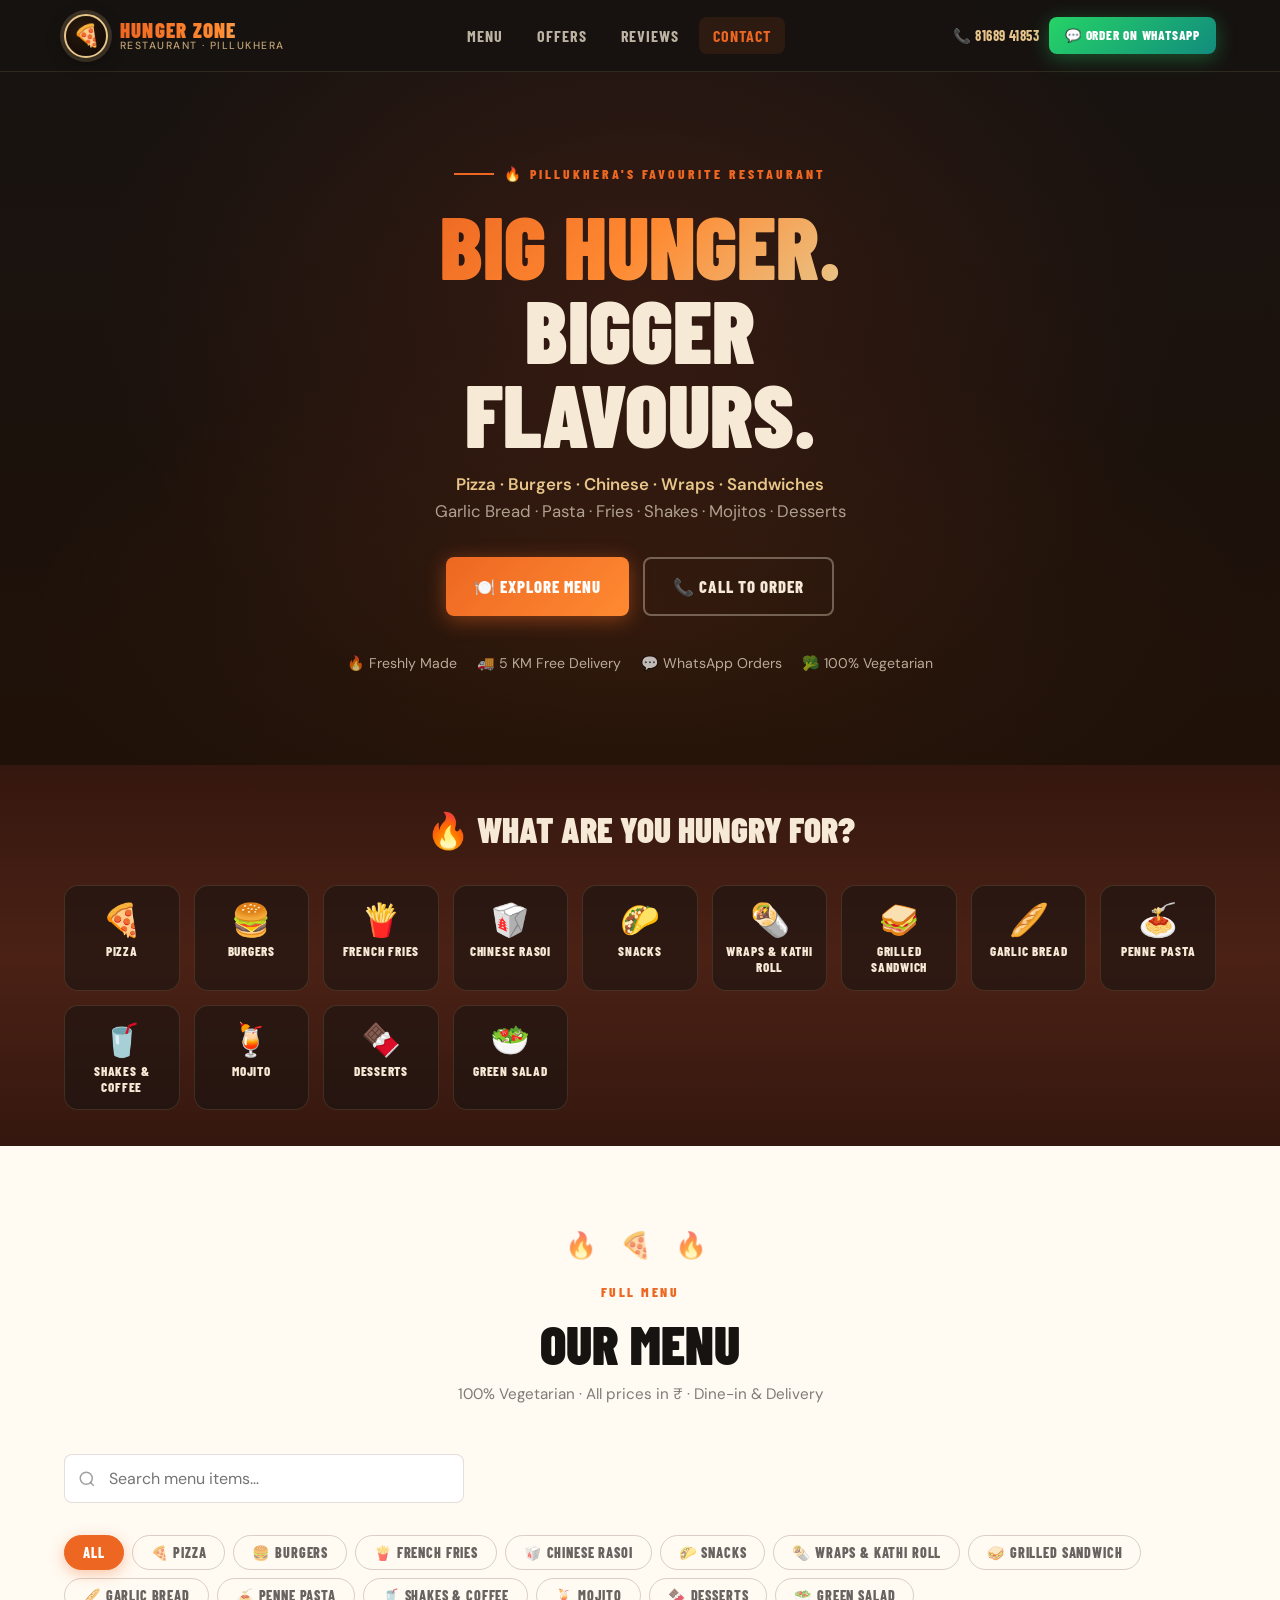
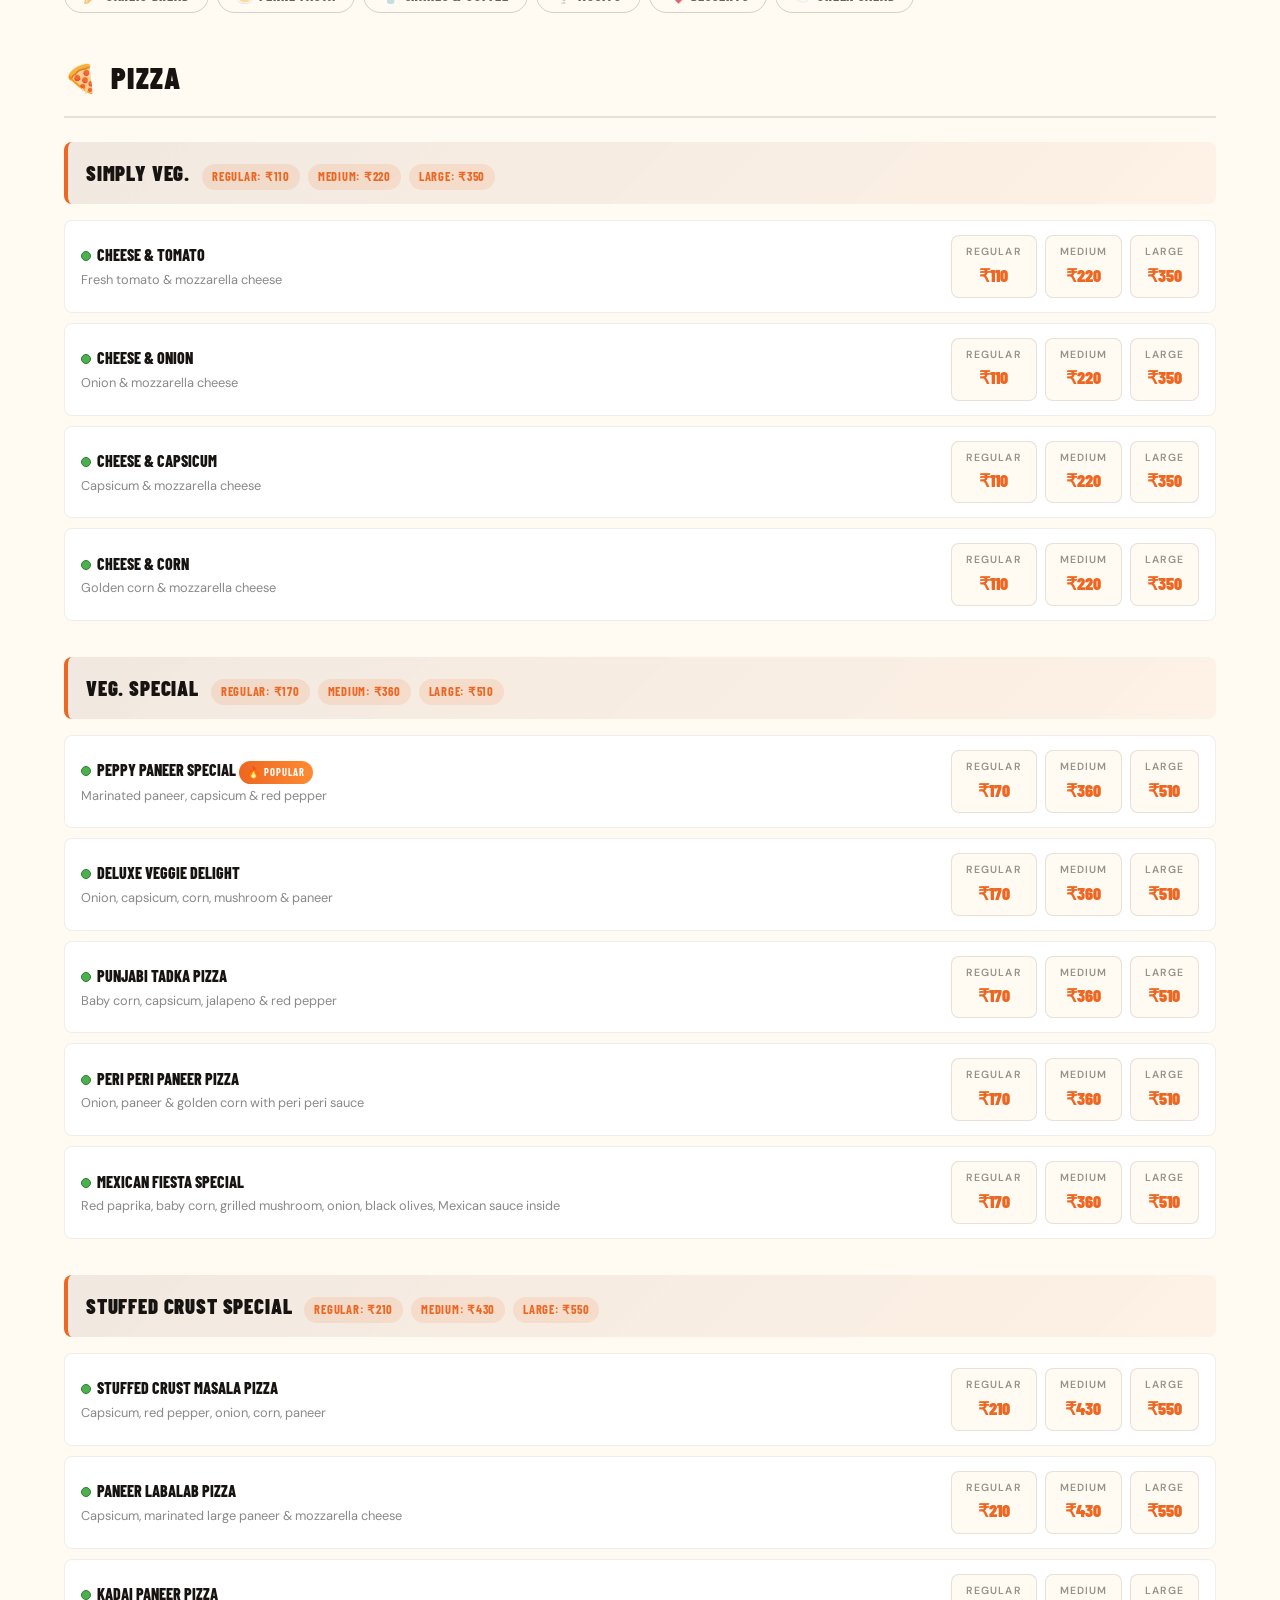
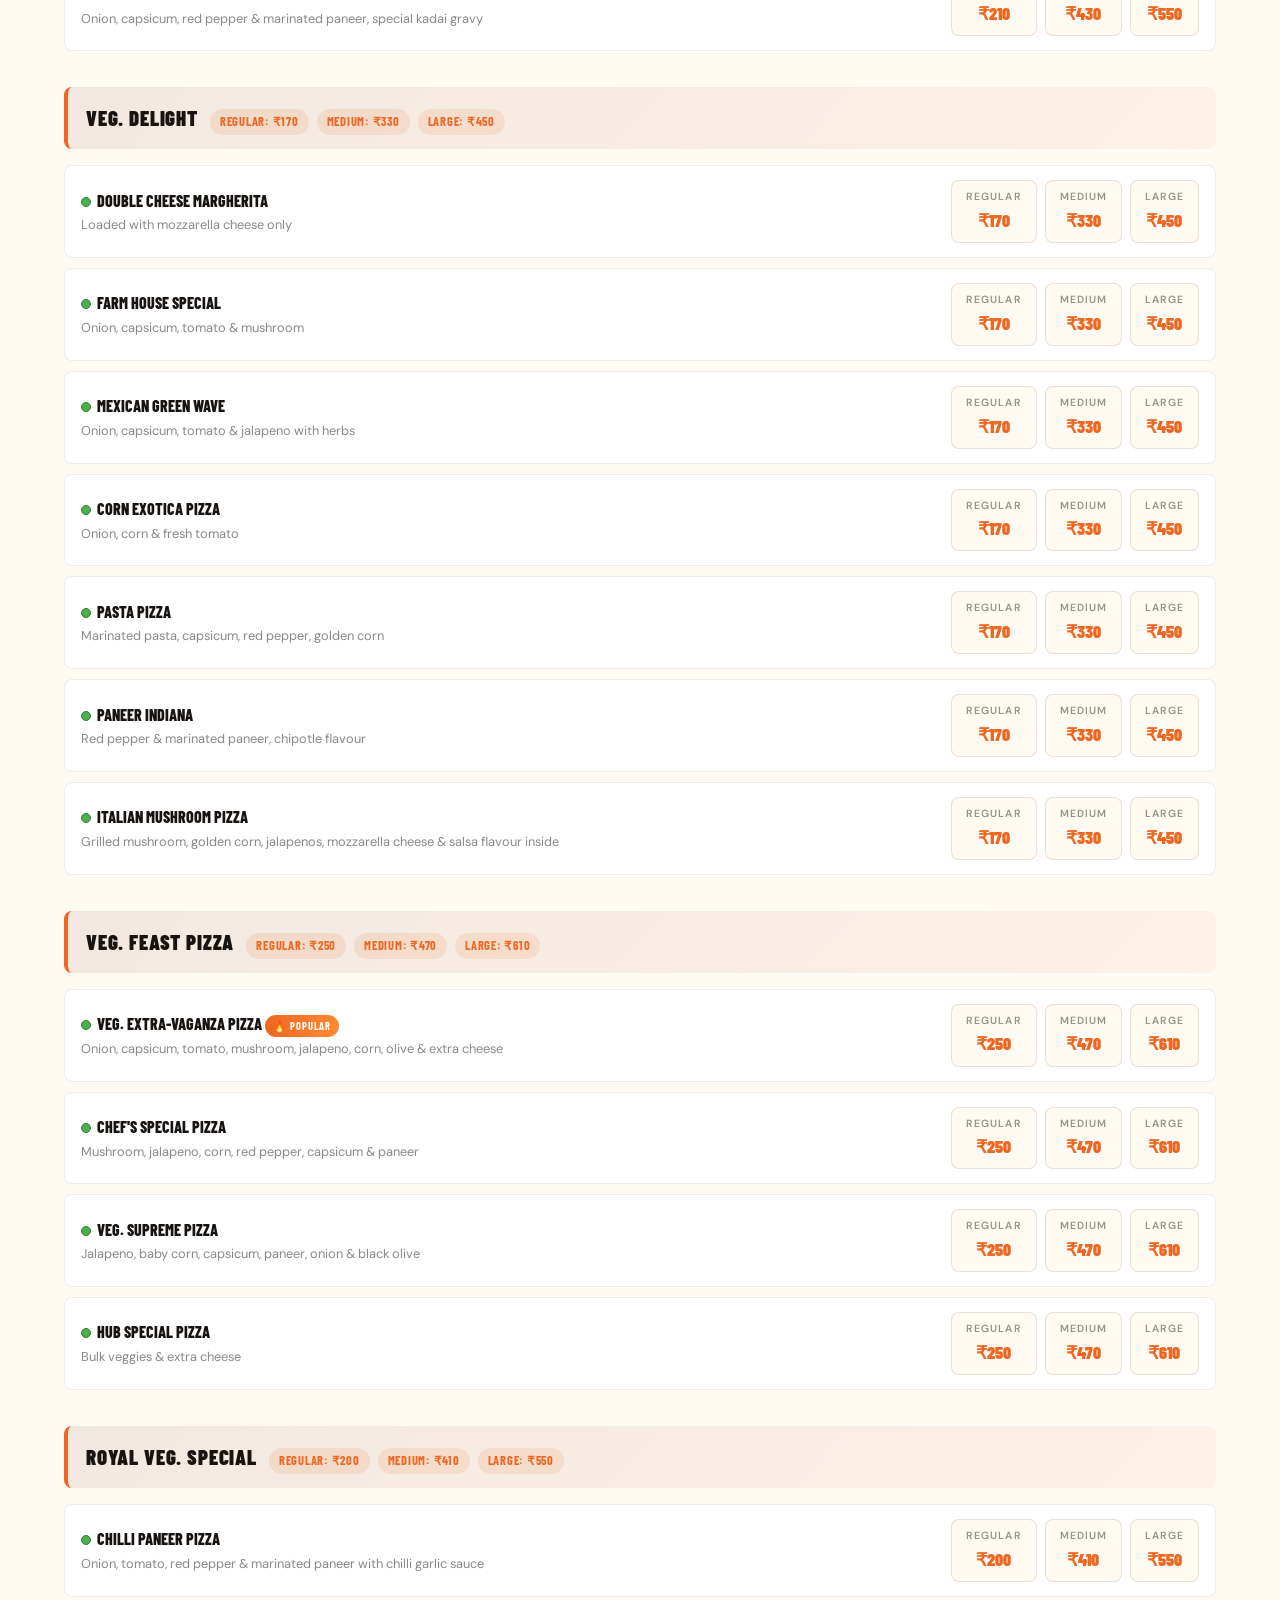
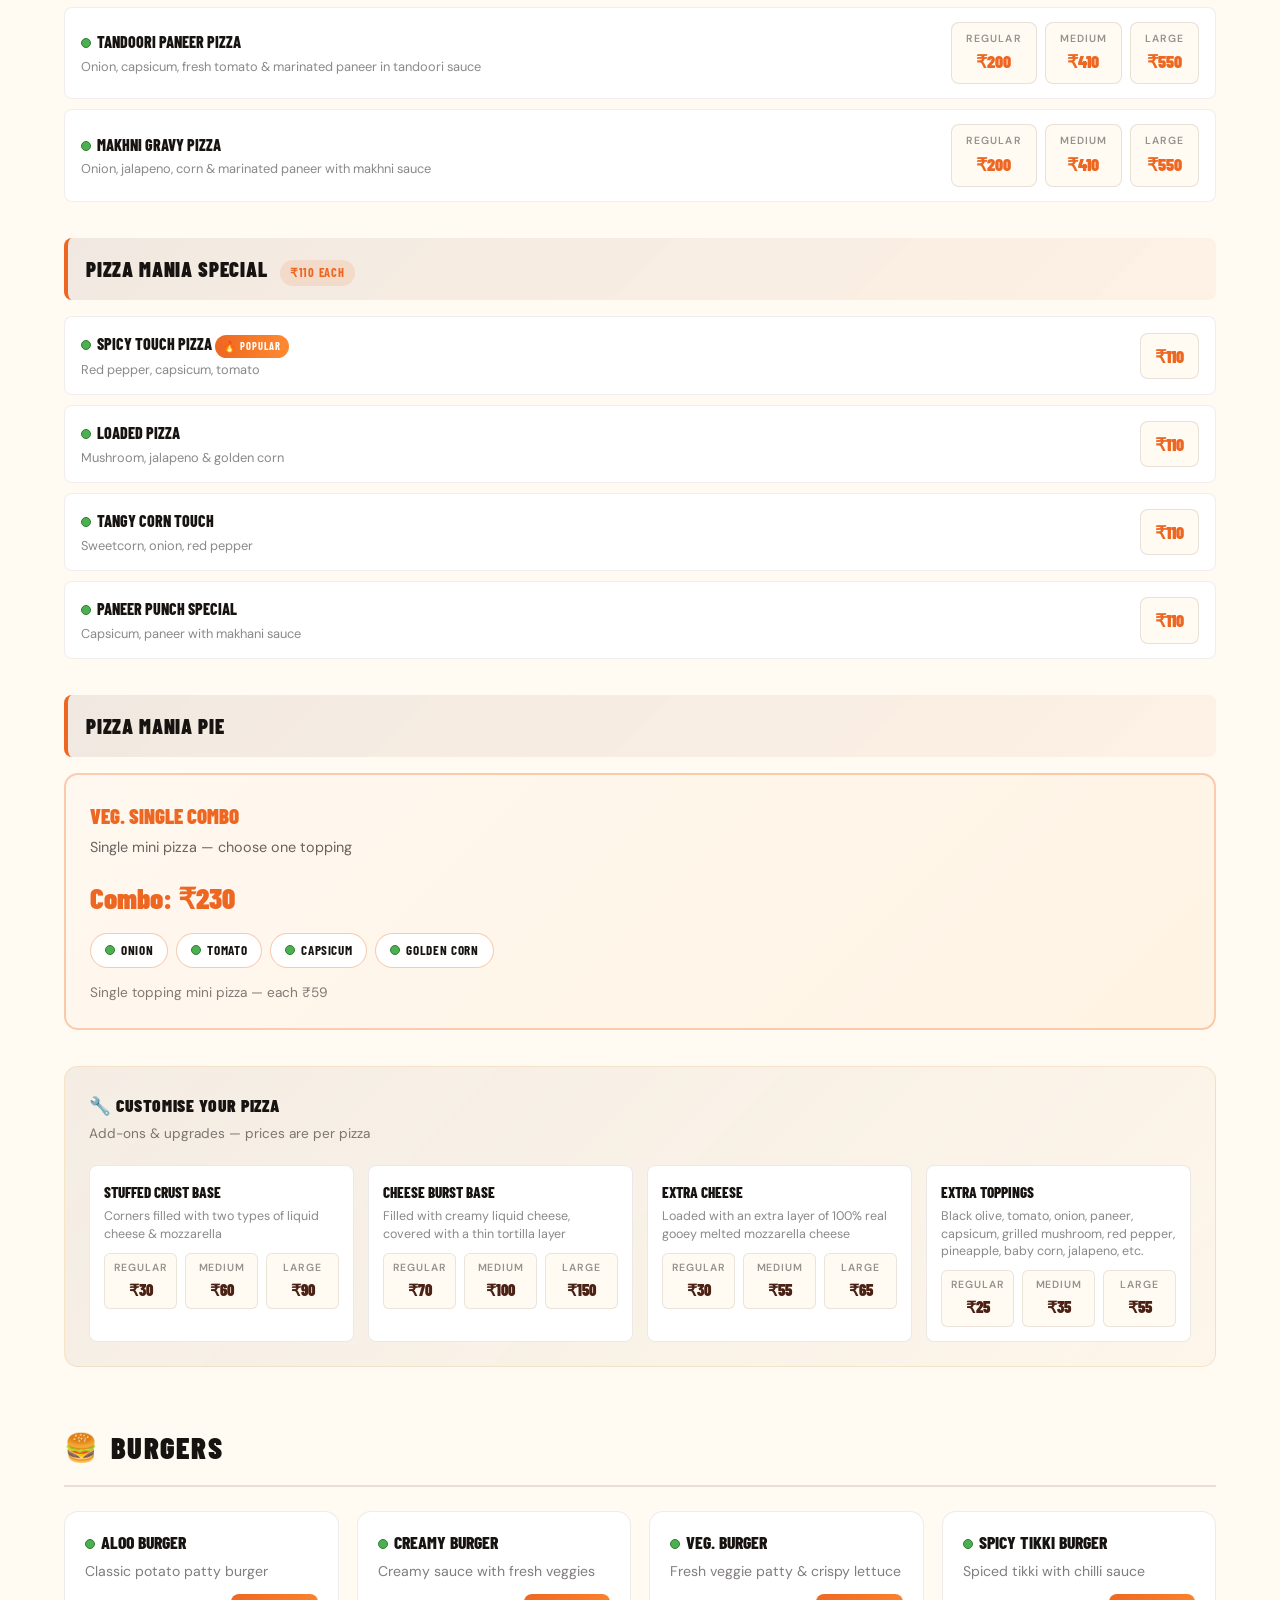
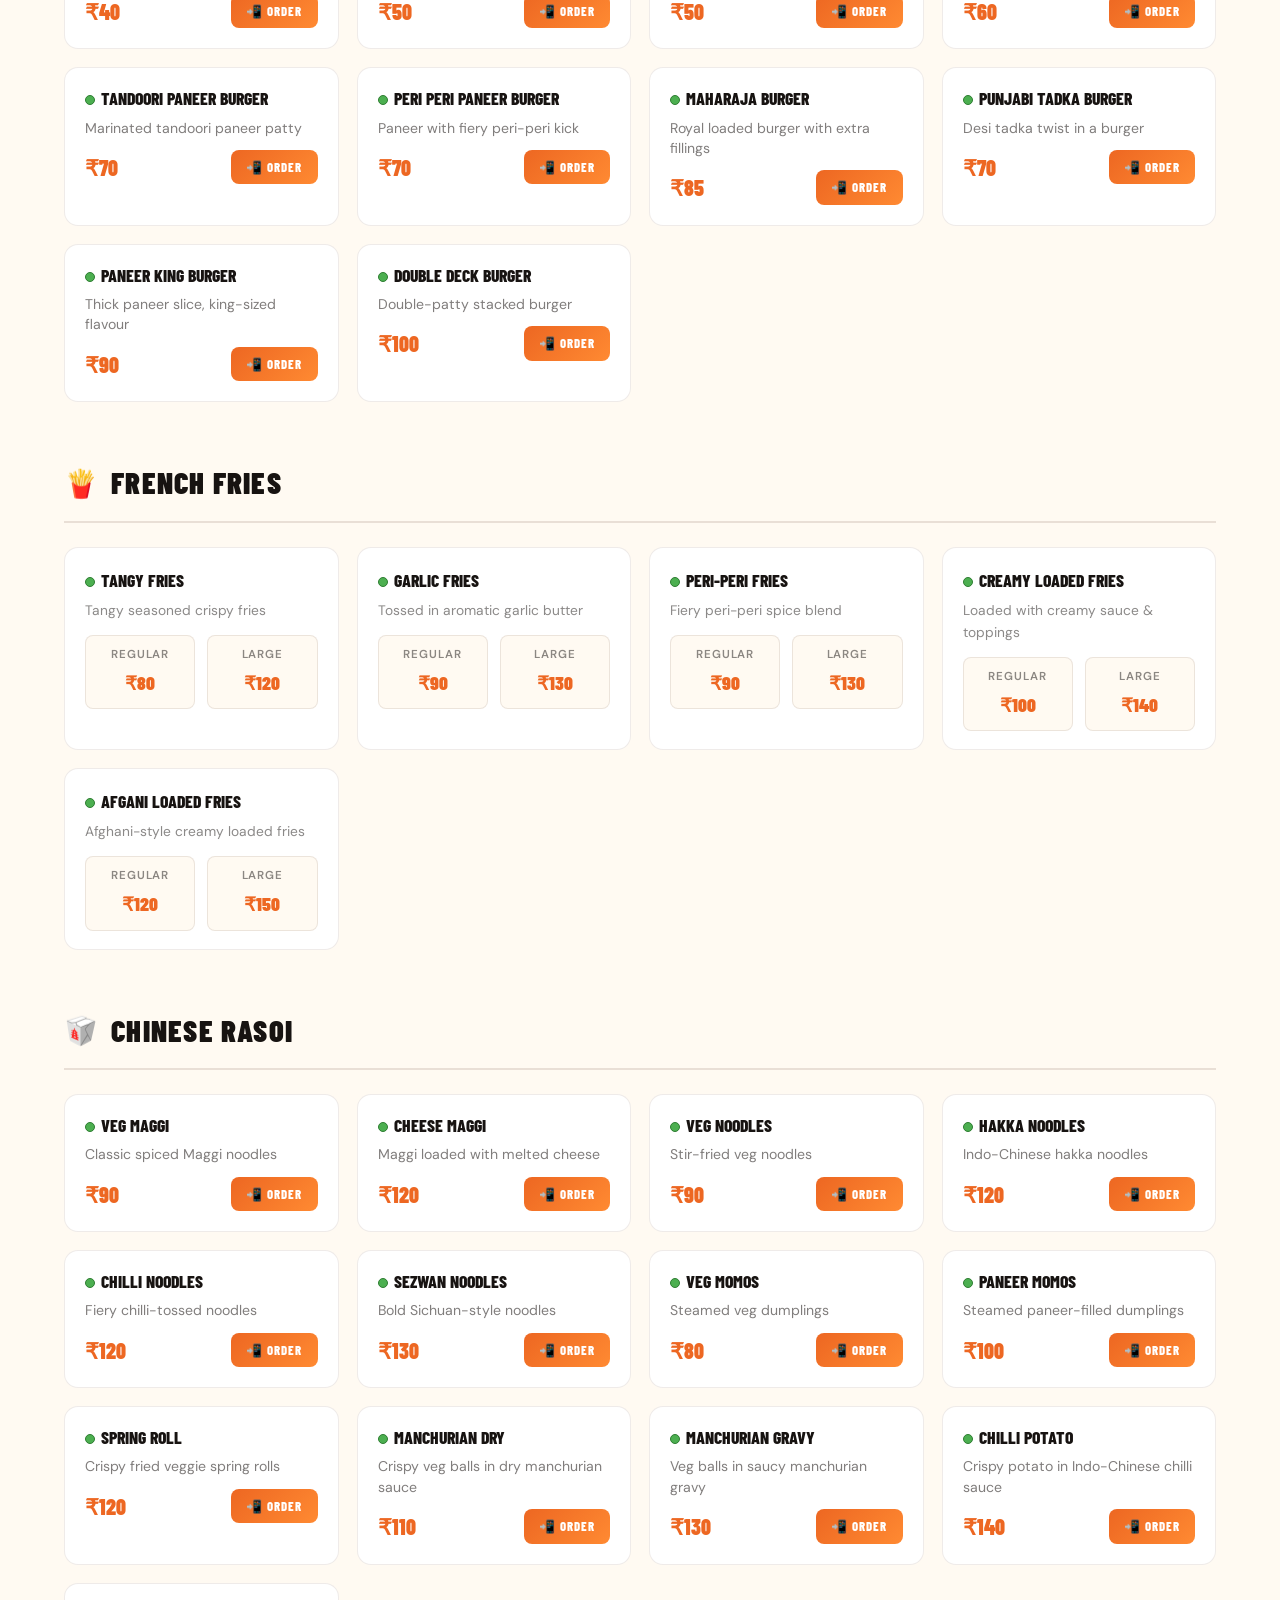
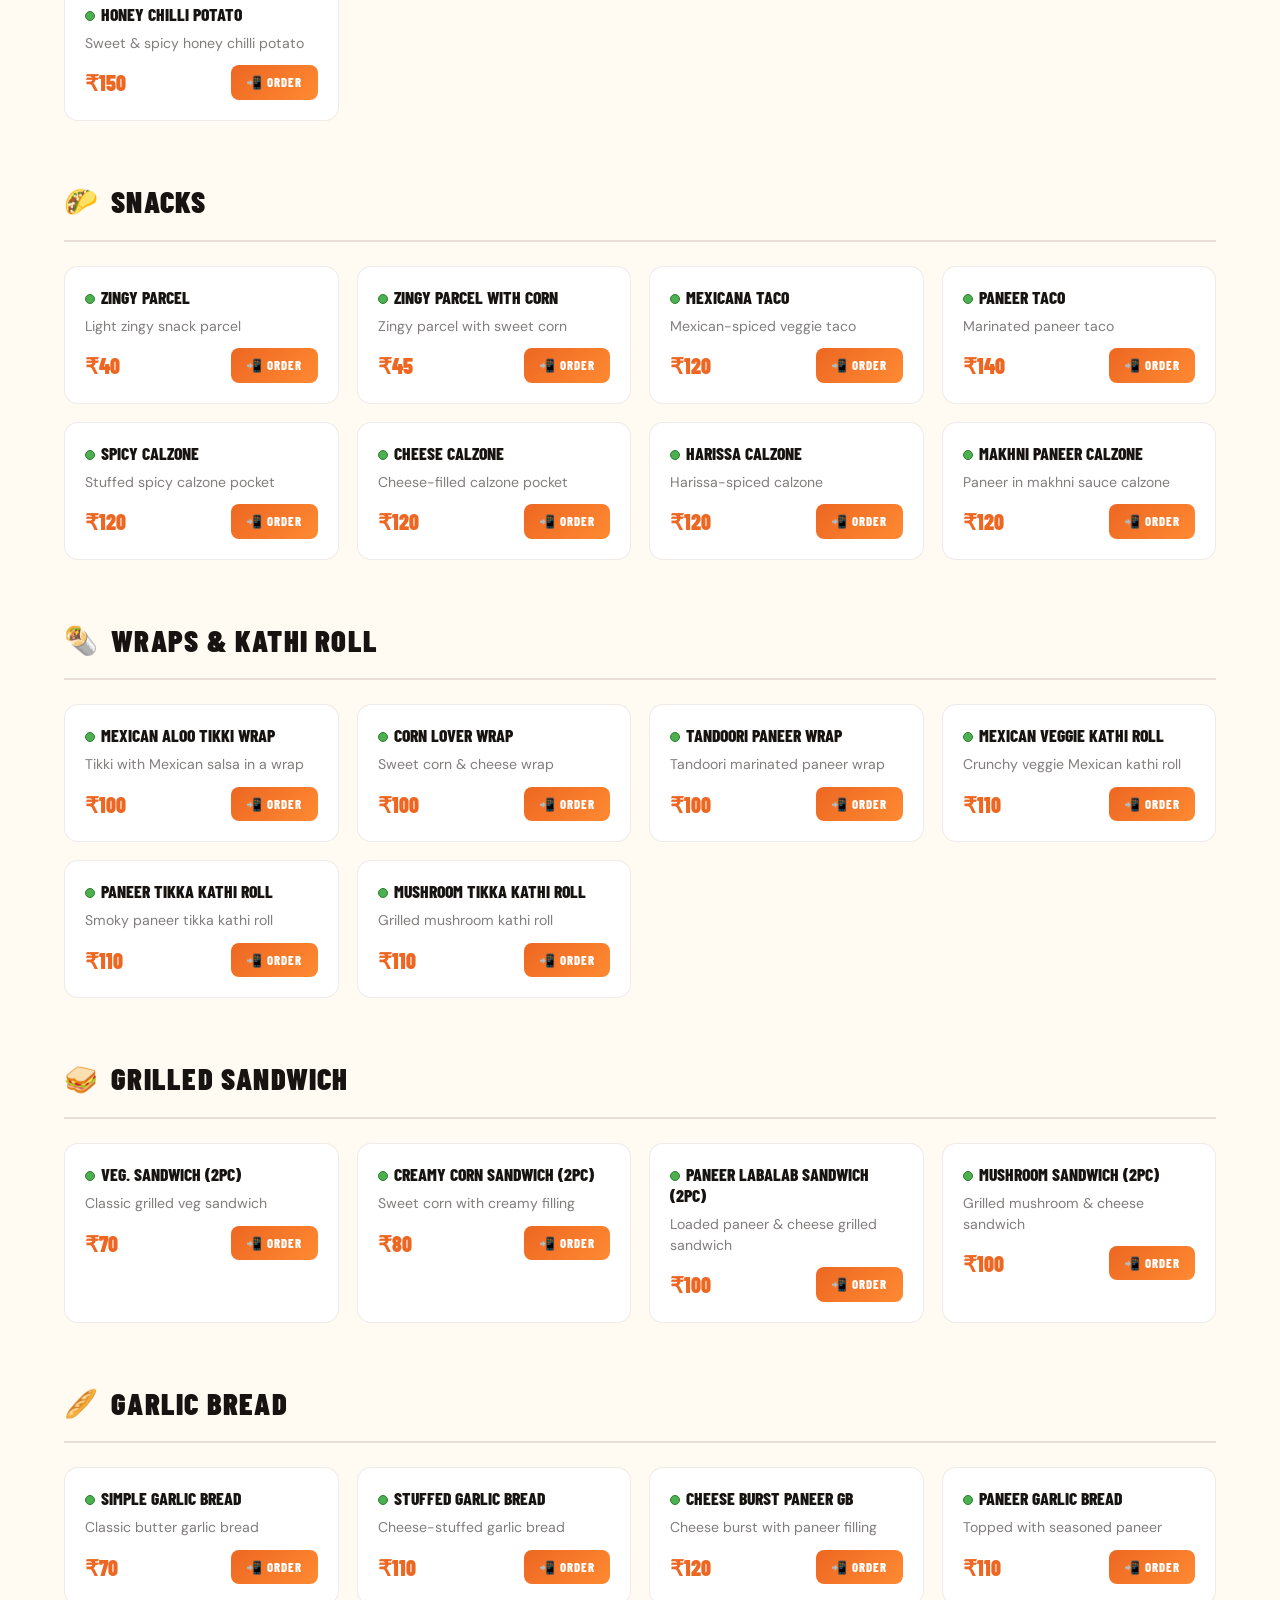
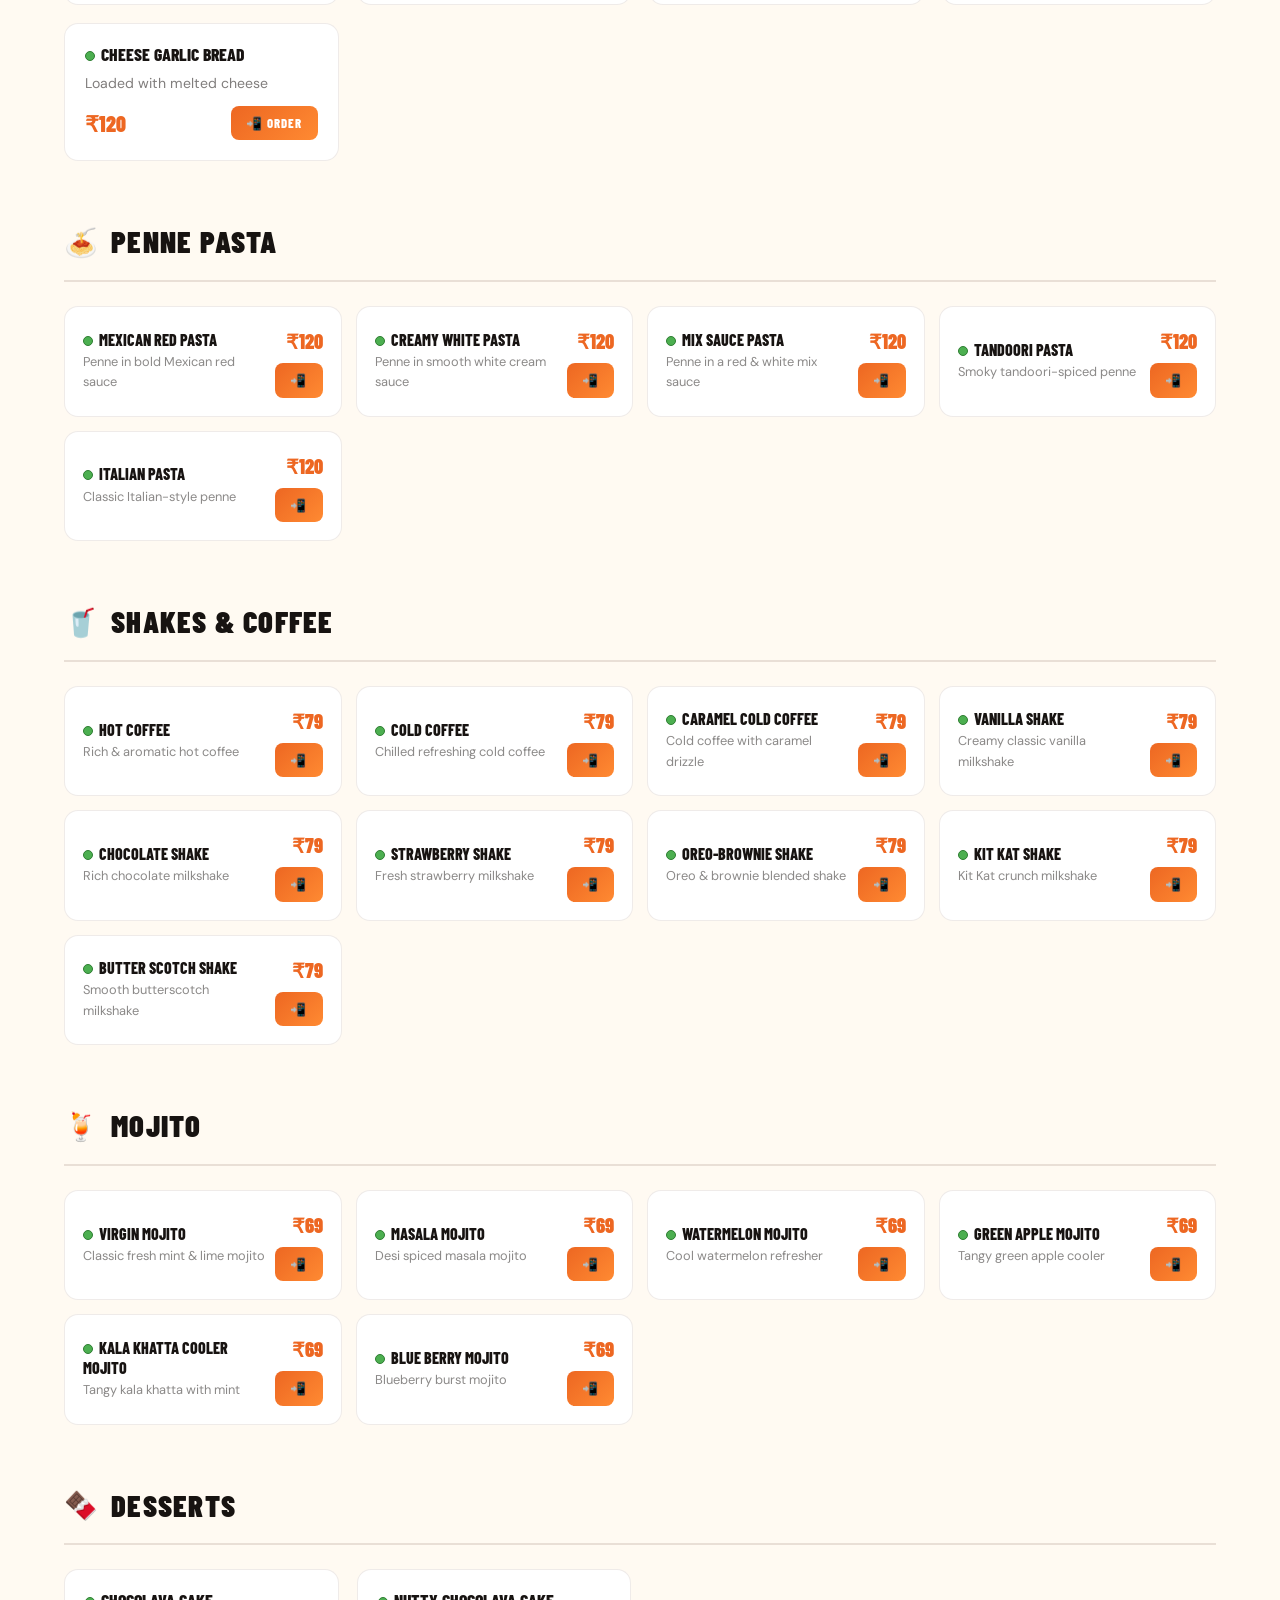
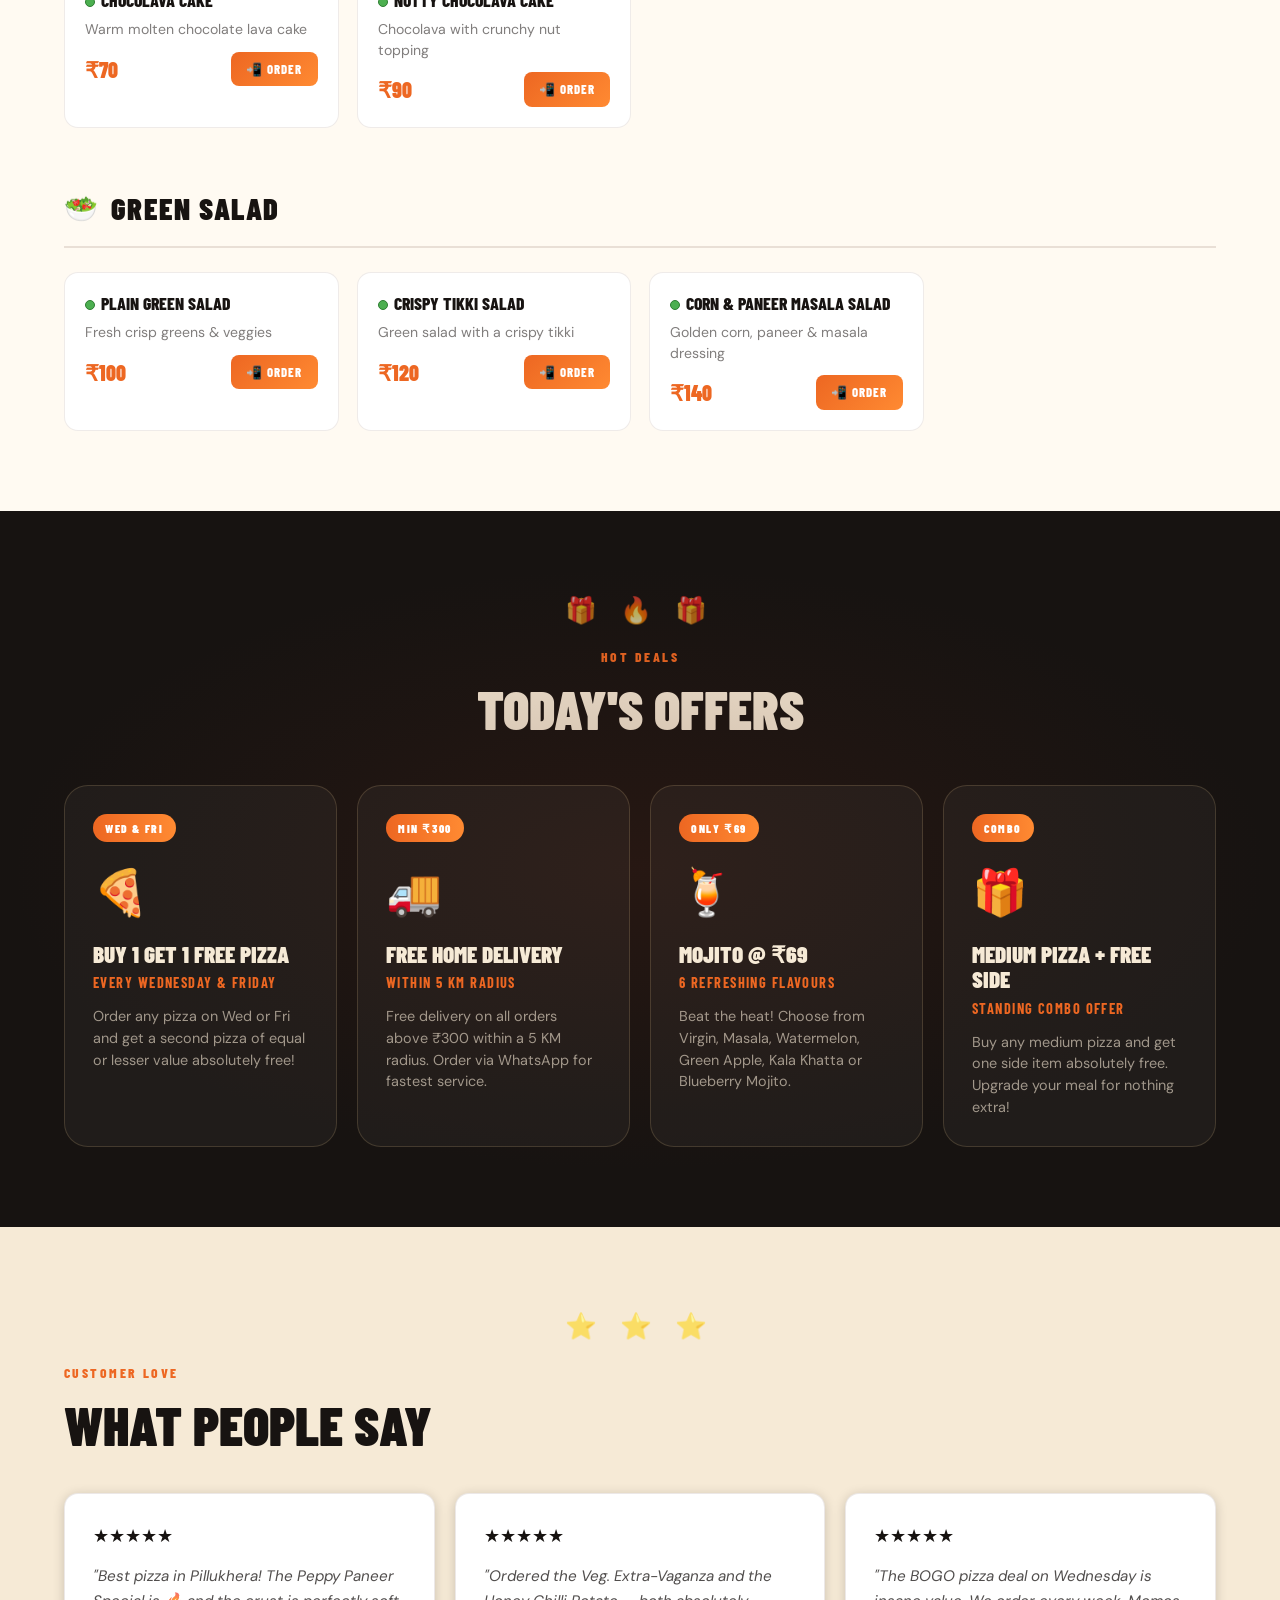
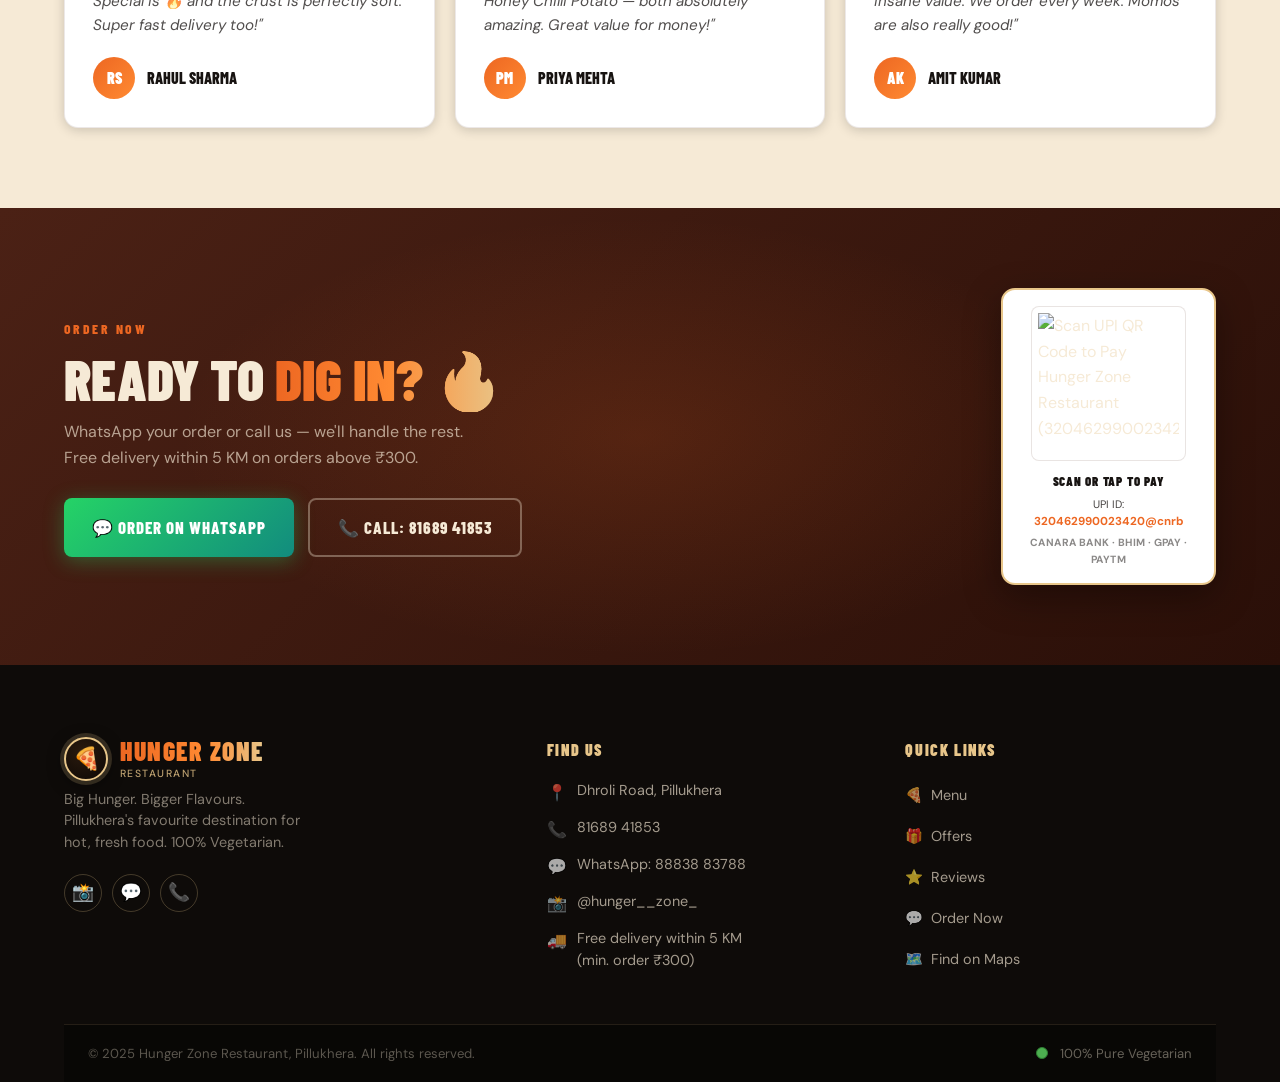
==== index.html @ c560ecbe "first commit" ====
<!doctype html>
<html lang="en">
  <head>
    <meta charset="UTF-8" />
    <meta name="viewport" content="width=device-width, initial-scale=1.0" />
    <meta
      name="description"
      content="Hunger Zone Restaurant — Pillukhera's best pizza, burgers, Chinese, wraps & more. Free home delivery within 5 KM. Order on WhatsApp. BOGO pizza every Wed & Fri."
    />
    <meta
      name="keywords"
      content="Hunger Zone Restaurant, pizza Pillukhera, burgers Pillukhera, Chinese food Pillukhera, Dhroli Road, food delivery Pillukhera"
    />
    <meta name="robots" content="index, follow" />
    <meta property="og:title" content="Hunger Zone Restaurant — Pillukhera" />
    <meta
      property="og:description"
      content="Big Hunger. Bigger Flavours. Pizza, Burgers, Chinese, Wraps & more. Free delivery within 5 KM. BOGO pizza every Wed & Fri!"
    />
    <meta property="og:type" content="website" />
    <meta property="og:locale" content="en_IN" />
    <title>
      Hunger Zone Restaurant | Pillukhera — Pizza, Burgers, Chinese & More
    </title>
    <link rel="preconnect" href="https://fonts.googleapis.com" />
    <link rel="preconnect" href="https://fonts.gstatic.com" crossorigin />
    <link rel="icon" href="data:image/svg+xml,<svg xmlns='http://www.w3.org/2000/svg' viewBox='0 0 100 100'><text y='.9em' font-size='90'>🍕</text></svg>" type="image/svg+xml" />
    <link rel="stylesheet" href="style.css" />
  </head>
  <body>
    <!-- ══════════════════════════════════════════════════════
       HEADER
       ══════════════════════════════════════════════════════ -->
    <header id="header" role="banner">
      <div class="container">
        <div class="header-inner">
          <!-- Logo -->
          <a
            href="#hero"
            class="logo-wrap"
            aria-label="Hunger Zone Restaurant — Home"
          >
            <div class="logo-badge">
              <div class="logo-badge-inner" aria-hidden="true">🍕</div>
            </div>
            <div class="logo-text">
              <span class="logo-name">Hunger Zone</span>
              <span class="logo-sub">Restaurant · Pillukhera</span>
            </div>
          </a>

          <!-- Desktop nav -->
          <nav
            class="header-nav"
            role="navigation"
            aria-label="Main navigation"
          >
            <a href="#menu" class="nav-link" id="nav-menu">Menu</a>
            <a href="#offers" class="nav-link" id="nav-offers">Offers</a>
            <a href="#reviews" class="nav-link" id="nav-reviews">Reviews</a>
            <a href="#contact" class="nav-link" id="nav-contact">Contact</a>
          </nav>

          <!-- Header actions -->
          <div class="header-actions">
            <a
              href="tel:+918168941853"
              class="header-phone"
              id="header-call-btn"
              aria-label="Call Hunger Zone Restaurant"
            >
              📞 81689 41853
            </a>
            <a
              href="https://wa.me/918883883788?text=Hi%20Hunger%20Zone%2C%20I%27d%20like%20to%20place%20an%20order"
              target="_blank"
              rel="noopener"
              class="btn btn-whatsapp btn-sm"
              id="header-whatsapp-btn"
              aria-label="Order on WhatsApp"
            >
              💬 Order on WhatsApp
            </a>
            <!-- Hamburger -->
            <button
              class="hamburger"
              id="hamburger"
              aria-label="Toggle mobile menu"
              aria-expanded="false"
            >
              <span></span>
              <span></span>
              <span></span>
            </button>
          </div>
        </div>
      </div>
    </header>

    <!-- Mobile Nav Drawer -->
    <nav
      class="mobile-nav"
      id="mobile-nav"
      role="navigation"
      aria-label="Mobile navigation"
    >
      <a href="#menu" class="nav-link mobile-nav-link" id="mobile-nav-menu"
        >🍕 Menu</a
      >
      <a href="#offers" class="nav-link mobile-nav-link" id="mobile-nav-offers"
        >🎁 Offers</a
      >
      <a
        href="#reviews"
        class="nav-link mobile-nav-link"
        id="mobile-nav-reviews"
        >⭐ Reviews</a
      >
      <a
        href="#contact"
        class="nav-link mobile-nav-link"
        id="mobile-nav-contact"
        >📍 Contact</a
      >
      <a
        href="https://wa.me/918883883788?text=Hi%20Hunger%20Zone%2C%20I%27d%20like%20to%20place%20an%20order"
        target="_blank"
        rel="noopener"
        class="btn btn-whatsapp mobile-nav-link"
        id="mobile-nav-whatsapp"
      >
        💬 Order on WhatsApp
      </a>
      <a
        href="tel:+918168941853"
        class="btn btn-outline mobile-nav-link"
        id="mobile-nav-call"
      >
        📞 Call to Order
      </a>
    </nav>

    <main>
      <!-- ════════════════════════════════════════════════════
         HERO
         ════════════════════════════════════════════════════ -->
      <section id="hero" role="region" aria-label="Hero">
        <div class="hero-bg" aria-hidden="true"></div>

        <!-- Floating flame particles -->
        <div
          class="flame-particles"
          id="flame-particles"
          aria-hidden="true"
        ></div>

        <!-- Hero content -->
        <div class="container">
          <div class="hero-content">
            <div class="hero-eyebrow" aria-hidden="true">
              <div class="hero-eyebrow-line"></div>
              <span class="hero-eyebrow-text"
                >🔥 Pillukhera's Favourite Restaurant</span
              >
            </div>

            <h1 class="hero-headline">
              <span class="fire-word">Big Hunger.</span><br />
              Bigger<br />Flavours.
            </h1>

            <p class="hero-sub">
              <strong>Pizza · Burgers · Chinese · Wraps · Sandwiches</strong
              ><br />
              Garlic Bread · Pasta · Fries · Shakes · Mojitos · Desserts
            </p>

            <div class="hero-ctas">
              <a
                href="#menu"
                class="btn btn-primary"
                id="hero-explore-btn"
                aria-label="Explore our menu"
              >
                🍽️ Explore Menu
              </a>
              <a
                href="tel:+918168941853"
                class="btn btn-outline"
                id="hero-call-btn"
                aria-label="Call to order"
              >
                📞 Call to Order
              </a>
            </div>

            <div class="hero-trust" role="list" aria-label="Key features">
              <div class="trust-item" role="listitem">🔥 Freshly Made</div>
              <div class="trust-item" role="listitem">
                🚚 5 KM Free Delivery
              </div>
              <div class="trust-item" role="listitem">💬 WhatsApp Orders</div>
              <div class="trust-item" role="listitem">🥦 100% Vegetarian</div>
            </div>
          </div>
        </div>
      </section>

      <!-- ════════════════════════════════════════════════════
         CATEGORY STRIP — "What Are You Hungry For?"
         ════════════════════════════════════════════════════ -->
      <section id="categories" role="region" aria-label="Menu categories">
        <div class="container">
          <h2 class="categories-title">🔥 What Are You Hungry For?</h2>
          <div
            class="category-grid"
            id="category-grid"
            role="list"
            aria-label="Menu category filter buttons"
          >
            <!-- Rendered by app.js -->
          </div>
        </div>
      </section>

      <!-- ════════════════════════════════════════════════════
         MENU
         ════════════════════════════════════════════════════ -->
      <section id="menu" role="region" aria-labelledby="menu-heading">
        <div class="container">
          <div class="menu-header">
            <div class="flame-divider" aria-hidden="true">🔥 🍕 🔥</div>
            <span class="section-label">Full Menu</span>
            <h2 class="section-title" id="menu-heading">Our Menu</h2>
            <p
              style="
                color: rgba(23, 19, 17, 0.55);
                margin-top: 10px;
                font-size: 0.95rem;
              "
            >
              100% Vegetarian · All prices in ₹ · Dine-in & Delivery
            </p>
          </div>

          <!-- Controls: search + tabs -->
          <div class="menu-controls">
            <div class="search-wrap">
              <svg
                width="18"
                height="18"
                viewBox="0 0 24 24"
                fill="none"
                stroke="currentColor"
                stroke-width="2"
                aria-hidden="true"
              >
                <circle cx="11" cy="11" r="8" />
                <path d="m21 21-4.35-4.35" />
              </svg>
              <input
                type="search"
                id="menu-search"
                placeholder="Search menu items…"
                aria-label="Search menu items"
                autocomplete="off"
                spellcheck="false"
              />
            </div>
          </div>

          <!-- Category tabs -->
          <div
            class="menu-tabs"
            id="menu-tabs"
            role="tablist"
            aria-label="Menu category tabs"
          >
            <!-- Rendered by app.js -->
          </div>

          <!-- Menu output -->
          <div
            id="menu-output"
            role="region"
            aria-live="polite"
            aria-label="Menu items"
          >
            <!-- Rendered by app.js -->
          </div>
        </div>
      </section>

      <!-- ════════════════════════════════════════════════════
         OFFERS
         ════════════════════════════════════════════════════ -->
      <section id="offers" role="region" aria-labelledby="offers-heading">
        <div class="container">
          <div style="text-align: center; margin-bottom: 48px">
            <div class="flame-divider" aria-hidden="true">🎁 🔥 🎁</div>
            <span class="section-label">Hot Deals</span>
            <h2 class="section-title" id="offers-heading">Today's Offers</h2>
          </div>
          <div
            class="offers-grid"
            id="offers-grid"
            role="list"
            aria-label="Current offers"
          >
            <!-- Rendered by app.js -->
          </div>
        </div>
      </section>

      <!-- ════════════════════════════════════════════════════
         REVIEWS
         ════════════════════════════════════════════════════ -->
      <section id="reviews" role="region" aria-labelledby="reviews-heading">
        <div class="container">
          <div class="flame-divider" aria-hidden="true">⭐ ⭐ ⭐</div>
          <span class="section-label">Customer Love</span>
          <h2 class="section-title" id="reviews-heading">What People Say</h2>

          <div
            class="reviews-grid"
            id="reviews-grid"
            role="list"
            aria-label="Customer reviews"
          >
            <!-- Rendered by app.js -->
          </div>
        </div>
      </section>

      <!-- ════════════════════════════════════════════════════
         ORDER / PAYMENT CTA
         ════════════════════════════════════════════════════ -->
      <section id="order" role="region" aria-labelledby="order-heading">
        <div class="container">
          <div class="order-inner">
            <div class="order-content">
              <span class="section-label">Order Now</span>
              <h2 class="order-headline" id="order-heading">
                Ready to <span class="fire-accent">Dig In? 🔥</span>
              </h2>
              <p class="order-sub">
                WhatsApp your order or call us — we'll handle the rest.<br />
                Free delivery within 5 KM on orders above ₹300.
              </p>
              <div class="order-btns">
                <a
                  href="https://wa.me/918883883788?text=Hi%20Hunger%20Zone%2C%20I%27d%20like%20to%20place%20an%20order"
                  target="_blank"
                  rel="noopener"
                  class="btn btn-whatsapp"
                  id="order-whatsapp-btn"
                  aria-label="Order on WhatsApp"
                >
                  💬 Order on WhatsApp
                </a>
                <a
                  href="tel:+918168941853"
                  class="btn btn-outline"
                  id="order-call-btn"
                  aria-label="Call to order"
                >
                  📞 Call: 81689 41853
                </a>
              </div>
            </div>

            <!-- UPI Payment QR Code Card -->
            <div class="qr-card-container">
              <a
                href="upi://pay?pa=320462990023420@cnrb&pn=Hunger%20Zone%20Restaurant&cu=INR"
                class="qr-card"
                id="qr-pay-card"
                aria-label="Scan or tap to pay via UPI (320462990023420@cnrb)"
              >
                <div class="qr-image-wrap">
                  <img
                    src="https://api.qrserver.com/v1/create-qr-code/?size=300x300&data=upi%3A%2F%2Fpay%3Fpa%3D320462990023420%40cnrb%26pn%3DHunger%2520Zone%2520Restaurant%26cu%3DINR"
                    alt="Scan UPI QR Code to Pay Hunger Zone Restaurant (320462990023420@cnrb)"
                    class="qr-img"
                    id="qr-img"
                  />
                </div>
                <div class="qr-details">
                  <div class="qr-label">Scan or Tap to Pay</div>
                  <div class="qr-upi-id">UPI ID: <strong>320462990023420@cnrb</strong></div>
                  <div class="qr-apps-badge">
                    Canara Bank · BHIM · GPay · Paytm
                  </div>
                </div>
              </a>
            </div>
          </div>
        </div>
      </section>

      <!-- ════════════════════════════════════════════════════
         CONTACT / FOOTER
         ════════════════════════════════════════════════════ -->
      <footer id="contact" role="contentinfo">
        <div class="container">
          <div class="contact-grid">
            <!-- Brand column -->
            <div class="contact-brand">
              <div class="logo-wrap" style="margin-bottom: 4px">
                <div
                  class="logo-badge-inner"
                  aria-hidden="true"
                  style="
                    width: 44px;
                    height: 44px;
                    border-radius: 50%;
                    background: radial-gradient(
                      circle at 40% 35%,
                      #2a1a0e,
                      #0d0805
                    );
                    border: 2px solid var(--gold);
                    display: flex;
                    align-items: center;
                    justify-content: center;
                    font-size: 22px;
                  "
                >
                  🍕
                </div>
                <div class="logo-text">
                  <span class="logo-name">Hunger Zone</span>
                  <span class="logo-sub">Restaurant</span>
                </div>
              </div>
              <p class="contact-tagline">
                Big Hunger. Bigger Flavours.<br />
                Pillukhera's favourite destination for hot, fresh food. 100%
                Vegetarian.
              </p>
              <div class="contact-social" aria-label="Social media links">
                <a
                  href="https://www.instagram.com/hunger__zone_"
                  target="_blank"
                  rel="noopener"
                  class="social-btn"
                  id="footer-instagram-btn"
                  aria-label="Follow us on Instagram"
                >
                  📸
                </a>
                <a
                  href="https://wa.me/918883883788"
                  target="_blank"
                  rel="noopener"
                  class="social-btn"
                  id="footer-whatsapp-btn"
                  aria-label="Chat on WhatsApp"
                >
                  💬
                </a>
                <a
                  href="tel:+918168941853"
                  class="social-btn"
                  id="footer-call-btn"
                  aria-label="Call us"
                >
                  📞
                </a>
              </div>
            </div>

            <!-- Contact info column -->
            <div>
              <h3 class="contact-col-title">Find Us</h3>
              <ul class="contact-info-list" role="list">
                <li class="contact-info-item">
                  <span class="ci-icon" aria-hidden="true">📍</span>
                  <a
                    href="https://www.google.com/maps/search/?api=1&query=Dhroli+Road+Pillukhera"
                    target="_blank"
                    rel="noopener"
                    id="footer-maps-link"
                    aria-label="Open location in Google Maps"
                  >
                    Dhroli Road, Pillukhera
                  </a>
                </li>
                <li class="contact-info-item">
                  <span class="ci-icon" aria-hidden="true">📞</span>
                  <a href="tel:+918168941853" id="footer-phone-link"
                    >81689 41853</a
                  >
                </li>
                <li class="contact-info-item">
                  <span class="ci-icon" aria-hidden="true">💬</span>
                  <a
                    href="https://wa.me/918883883788"
                    target="_blank"
                    rel="noopener"
                    id="footer-wa-link"
                  >
                    WhatsApp: 88838 83788
                  </a>
                </li>
                <li class="contact-info-item">
                  <span class="ci-icon" aria-hidden="true">📸</span>
                  <a
                    href="https://www.instagram.com/hunger__zone_"
                    target="_blank"
                    rel="noopener"
                    id="footer-ig-link"
                  >
                    @hunger__zone_
                  </a>
                </li>
                <li class="contact-info-item">
                  <span class="ci-icon" aria-hidden="true">🚚</span>
                  Free delivery within 5 KM<br />(min. order ₹300)
                </li>
              </ul>
            </div>

            <!-- Quick links column -->
            <div>
              <h3 class="contact-col-title">Quick Links</h3>
              <nav aria-label="Footer navigation">
                <ul class="contact-links" role="list">
                  <li>
                    <a
                      href="#menu"
                      class="contact-link-item"
                      id="footer-nav-menu"
                    >
                      <span aria-hidden="true">🍕</span> Menu
                    </a>
                  </li>
                  <li>
                    <a
                      href="#offers"
                      class="contact-link-item"
                      id="footer-nav-offers"
                    >
                      <span aria-hidden="true">🎁</span> Offers
                    </a>
                  </li>
                  <li>
                    <a
                      href="#reviews"
                      class="contact-link-item"
                      id="footer-nav-reviews"
                    >
                      <span aria-hidden="true">⭐</span> Reviews
                    </a>
                  </li>
                  <li>
                    <a
                      href="https://wa.me/918883883788?text=Hi%20Hunger%20Zone%2C%20I%27d%20like%20to%20place%20an%20order"
                      target="_blank"
                      rel="noopener"
                      class="contact-link-item"
                      id="footer-nav-order"
                    >
                      <span aria-hidden="true">💬</span> Order Now
                    </a>
                  </li>
                  <li>
                    <a
                      href="https://www.google.com/maps/search/?api=1&query=Dhroli+Road+Pillukhera"
                      target="_blank"
                      rel="noopener"
                      class="contact-link-item"
                      id="footer-nav-maps"
                    >
                      <span aria-hidden="true">🗺️</span> Find on Maps
                    </a>
                  </li>
                </ul>
              </nav>
            </div>
          </div>

          <!-- Footer bar -->
          <div class="footer-bar">
            <div class="container">
              <div class="footer-bar-inner">
                <span class="footer-copy">
                  &copy; 2025 Hunger Zone Restaurant, Pillukhera. All rights
                  reserved.
                </span>
                <div class="footer-veg">
                  <span
                    class="veg-dot"
                    style="width: 12px; height: 12px"
                  ></span>
                  100% Pure Vegetarian
                </div>
              </div>
            </div>
          </div>
        </div>
      </footer>
    </main>

    <!-- Scroll to Top -->
    <button id="scroll-top" aria-label="Scroll to top">↑</button>

    <!-- Scripts -->
    <script src="data.js"></script>
    <script src="app.js"></script>
  </body>
</html>
---- style.css ----
/* ============================================================
   style.css — Hunger Zone Restaurant
   ============================================================ */

/* ── Google Fonts ─────────────────────────────────────────── */
@import url('https://fonts.googleapis.com/css2?family=Barlow+Condensed:wght@700;800;900&family=DM+Sans:wght@400;500;600&display=swap');

/* ── CSS Variables ────────────────────────────────────────── */
:root {
  --ink:      #171311;
  --brown:    #4b2115;
  --orange:   #ed6722;
  --orange-2: #ff8a32;
  --cream:    #f6ead6;
  --paper:    #fffaf2;
  --gold:     #e8c68a;

  --font-display: 'Barlow Condensed', sans-serif;
  --font-body:    'DM Sans', sans-serif;

  --header-h: 72px;
  --radius-sm: 8px;
  --radius-md: 14px;
  --radius-lg: 24px;
  --shadow-sm: 0 2px 12px rgba(0,0,0,.18);
  --shadow-md: 0 6px 32px rgba(0,0,0,.28);
  --shadow-lg: 0 12px 60px rgba(0,0,0,.38);

  --transition: .22s cubic-bezier(.4,0,.2,1);
}

/* ── Reset ────────────────────────────────────────────────── */
*,
*::before,
*::after {
  box-sizing: border-box;
  margin: 0;
  padding: 0;
}

html {
  scroll-behavior: smooth;
  font-size: 16px;
}

body {
  font-family: var(--font-body);
  background: var(--ink);
  color: var(--cream);
  line-height: 1.6;
  overflow-x: hidden;
}

img {
  display: block;
  max-width: 100%;
}

a {
  color: inherit;
  text-decoration: none;
}

ul {
  list-style: none;
}

button {
  cursor: pointer;
  border: none;
  background: none;
  font-family: inherit;
}

/* ── Utility ──────────────────────────────────────────────── */
.container {
  max-width: 1200px;
  margin: 0 auto;
  padding: 0 24px;
}

.section-label {
  display: inline-block;
  font-family: var(--font-display);
  font-size: 0.85rem;
  font-weight: 800;
  letter-spacing: .18em;
  text-transform: uppercase;
  color: var(--orange);
  margin-bottom: 12px;
}

.section-title {
  font-family: var(--font-display);
  font-weight: 900;
  font-size: clamp(2rem, 5vw, 3.4rem);
  line-height: 1.05;
  text-transform: uppercase;
  color: var(--cream);
}

.badge {
  display: inline-block;
  font-family: var(--font-display);
  font-weight: 800;
  font-size: 0.7rem;
  letter-spacing: .12em;
  text-transform: uppercase;
  padding: 4px 10px;
  border-radius: 40px;
  background: var(--orange);
  color: var(--ink);
}

.veg-dot {
  display: inline-block;
  width: 10px;
  height: 10px;
  border: 1.5px solid #2e7d32;
  border-radius: 50%;
  background: #4caf50;
  margin-right: 6px;
  flex-shrink: 0;
}

.sr-only {
  position: absolute;
  width: 1px;
  height: 1px;
  padding: 0;
  margin: -1px;
  overflow: hidden;
  clip: rect(0,0,0,0);
  white-space: nowrap;
  border: 0;
}

/* ── Buttons ──────────────────────────────────────────────── */
.btn {
  display: inline-flex;
  align-items: center;
  gap: 8px;
  font-family: var(--font-display);
  font-weight: 800;
  font-size: 1.05rem;
  letter-spacing: .06em;
  text-transform: uppercase;
  padding: 14px 28px;
  border-radius: var(--radius-sm);
  transition: transform var(--transition), box-shadow var(--transition), background var(--transition);
}

.btn:active { transform: scale(.97); }

.btn-primary {
  background: linear-gradient(135deg, var(--orange) 0%, var(--orange-2) 100%);
  color: #fff;
  box-shadow: 0 4px 20px rgba(237,103,34,.45);
}

.btn-primary:hover {
  background: linear-gradient(135deg, var(--orange-2) 0%, #ffaa55 100%);
  box-shadow: 0 6px 28px rgba(237,103,34,.6);
  transform: translateY(-2px);
}

.btn-outline {
  background: transparent;
  color: var(--cream);
  border: 2px solid rgba(246,234,214,.35);
}

.btn-outline:hover {
  border-color: var(--orange);
  color: var(--orange);
  transform: translateY(-2px);
}

.btn-whatsapp {
  background: linear-gradient(135deg, #25d366 0%, #128c7e 100%);
  color: #fff;
  box-shadow: 0 4px 20px rgba(37,211,102,.35);
}

.btn-whatsapp:hover {
  box-shadow: 0 6px 28px rgba(37,211,102,.55);
  transform: translateY(-2px);
}

.btn-sm {
  font-size: .82rem;
  padding: 8px 16px;
}

/* ── Header ───────────────────────────────────────────────── */
#header {
  position: fixed;
  top: 0;
  left: 0;
  right: 0;
  z-index: 1000;
  height: var(--header-h);
  background: rgba(23,19,17,.92);
  backdrop-filter: blur(16px);
  -webkit-backdrop-filter: blur(16px);
  border-bottom: 1px solid rgba(232,198,138,.12);
  transition: background var(--transition), box-shadow var(--transition);
}

#header.scrolled {
  background: rgba(23,19,17,.98);
  box-shadow: 0 4px 24px rgba(0,0,0,.45);
}

.header-inner {
  display: flex;
  align-items: center;
  justify-content: space-between;
  height: 100%;
  gap: 16px;
}

/* Make sure the container inside the header fills its full height */
#header .container {
  height: 100%;
}

/* Logo */
.logo-wrap {
  display: flex;
  align-items: center;
  gap: 12px;
  flex-shrink: 0;
}

.logo-badge {
  width: 44px;
  height: 44px;
  position: relative;
  flex-shrink: 0;
}

/* CSS-drawn logo badge */
.logo-badge-inner {
  width: 44px;
  height: 44px;
  border-radius: 50%;
  background: radial-gradient(circle at 40% 35%, #2a1a0e, #0d0805);
  border: 2px solid var(--gold);
  display: flex;
  align-items: center;
  justify-content: center;
  font-size: 22px;
  box-shadow: 0 0 0 4px rgba(232,198,138,.18), 0 4px 16px rgba(0,0,0,.5);
}

.logo-text {
  display: flex;
  flex-direction: column;
  line-height: 1;
}

.logo-name {
  font-family: var(--font-display);
  font-weight: 900;
  font-size: 1.3rem;
  letter-spacing: .06em;
  text-transform: uppercase;
  background: linear-gradient(90deg, var(--orange) 0%, var(--orange-2) 60%, var(--gold) 100%);
  -webkit-background-clip: text;
  -webkit-text-fill-color: transparent;
  background-clip: text;
}

.logo-sub {
  font-family: var(--font-body);
  font-size: 0.65rem;
  font-weight: 500;
  letter-spacing: .14em;
  text-transform: uppercase;
  color: var(--gold);
  opacity: .8;
}

/* Nav */
.header-nav {
  display: flex;
  align-items: center;
  gap: 6px;
}

.nav-link {
  font-family: var(--font-display);
  font-weight: 700;
  font-size: 1rem;
  letter-spacing: .06em;
  text-transform: uppercase;
  color: rgba(246,234,214,.75);
  padding: 6px 14px;
  border-radius: var(--radius-sm);
  transition: color var(--transition), background var(--transition);
}

.nav-link:hover,
.nav-link.active {
  color: var(--orange);
  background: rgba(237,103,34,.1);
}

/* Header actions */
.header-actions {
  display: flex;
  align-items: center;
  gap: 10px;
  flex-shrink: 0;
}

.header-phone {
  font-family: var(--font-display);
  font-size: .9rem;
  font-weight: 700;
  color: var(--gold);
  letter-spacing: .03em;
  display: flex;
  align-items: center;
  gap: 6px;
}

/* Hamburger */
.hamburger {
  display: none;
  flex-direction: column;
  justify-content: center;
  gap: 5px;
  width: 38px;
  height: 38px;
  padding: 6px;
  border-radius: var(--radius-sm);
  background: rgba(246,234,214,.06);
  transition: background var(--transition);
}

.hamburger:hover { background: rgba(237,103,34,.15); }

.hamburger span {
  display: block;
  height: 2px;
  background: var(--cream);
  border-radius: 2px;
  transition: transform var(--transition), opacity var(--transition), width var(--transition);
}

.hamburger.open span:nth-child(1) { transform: translateY(7px) rotate(45deg); }
.hamburger.open span:nth-child(2) { opacity: 0; width: 0; }
.hamburger.open span:nth-child(3) { transform: translateY(-7px) rotate(-45deg); }

/* Mobile nav drawer */
.mobile-nav {
  display: none;
  position: fixed;
  top: var(--header-h);
  left: 0;
  right: 0;
  background: rgba(18,13,11,.97);
  backdrop-filter: blur(20px);
  -webkit-backdrop-filter: blur(20px);
  border-bottom: 1px solid rgba(232,198,138,.15);
  z-index: 999;
  padding: 20px 24px 28px;
  flex-direction: column;
  gap: 4px;
  animation: slideDown .25s ease;
}

@keyframes slideDown {
  from { opacity: 0; transform: translateY(-12px); }
  to   { opacity: 1; transform: translateY(0); }
}

.mobile-nav.open { display: flex; }

.mobile-nav .nav-link {
  font-size: 1.4rem;
  padding: 12px 16px;
  border-radius: var(--radius-sm);
}

.mobile-nav .btn {
  margin-top: 12px;
  width: 100%;
  justify-content: center;
}

/* ── Hero ─────────────────────────────────────────────────── */
#hero {
  min-height: 85vh;
  padding-top: var(--header-h);
  display: flex;
  align-items: center;
  justify-content: center;
  position: relative;
  overflow: hidden;
}

.hero-bg {
  position: absolute;
  inset: 0;
  background:
    radial-gradient(ellipse 60% 80% at 50% 40%, rgba(75,33,21,.55) 0%, transparent 70%),
    radial-gradient(ellipse 80% 60% at 50% 80%, rgba(237,103,34,.08) 0%, transparent 60%),
    linear-gradient(180deg, #171311 0%, #1f1108 100%);
  z-index: 0;
}

/* Floating flame particles */
.flame-particles {
  position: absolute;
  inset: 0;
  pointer-events: none;
  overflow: hidden;
  z-index: 0;
}

.flame-particle {
  position: absolute;
  font-size: 1.2rem;
  opacity: 0;
  animation: floatFlame linear infinite;
}

@keyframes floatFlame {
  0%   { opacity: 0;   transform: translateY(0) scale(.6); }
  15%  { opacity: .55; }
  85%  { opacity: .3; }
  100% { opacity: 0;   transform: translateY(-120px) scale(1.1) rotate(15deg); }
}

.hero-content {
  position: relative;
  z-index: 1;
  padding: 80px 0;
  text-align: center;
  max-width: 820px;
  margin: 0 auto;
  display: flex;
  flex-direction: column;
  align-items: center;
}

.hero-eyebrow {
  display: flex;
  align-items: center;
  justify-content: center;
  gap: 10px;
  margin-bottom: 20px;
}

.hero-eyebrow-line {
  width: 40px;
  height: 2px;
  background: var(--orange);
}

.hero-eyebrow-text {
  font-family: var(--font-display);
  font-size: .85rem;
  font-weight: 800;
  letter-spacing: .22em;
  text-transform: uppercase;
  color: var(--orange);
}

.hero-headline {
  font-family: var(--font-display);
  font-weight: 900;
  font-size: clamp(3rem, 7vw, 5.5rem);
  line-height: .95;
  text-transform: uppercase;
  color: var(--cream);
  margin-bottom: 16px;
}

.hero-headline .fire-word {
  background: linear-gradient(135deg, var(--orange) 0%, var(--orange-2) 50%, var(--gold) 100%);
  -webkit-background-clip: text;
  -webkit-text-fill-color: transparent;
  background-clip: text;
}

.hero-sub {
  font-size: 1.05rem;
  color: rgba(246,234,214,.65);
  margin-bottom: 32px;
  max-width: 600px;
  text-align: center;
}

.hero-sub strong {
  color: var(--gold);
  font-weight: 600;
}

.hero-ctas {
  display: flex;
  flex-wrap: wrap;
  justify-content: center;
  gap: 14px;
  margin-bottom: 36px;
}

.hero-trust {
  display: flex;
  flex-wrap: wrap;
  justify-content: center;
  gap: 8px 20px;
}

.trust-item {
  display: flex;
  align-items: center;
  gap: 6px;
  font-size: .88rem;
  color: rgba(246,234,214,.7);
}

/* ── Category Strip ───────────────────────────────────────── */
#categories {
  background: var(--brown);
  padding: 36px 0;
  position: relative;
  overflow: hidden;
}

#categories::before {
  content: '';
  position: absolute;
  inset: 0;
  background: linear-gradient(180deg, rgba(0,0,0,.3) 0%, transparent 50%, rgba(0,0,0,.3) 100%);
}

.categories-title {
  font-family: var(--font-display);
  font-weight: 900;
  font-size: clamp(1.6rem, 3vw, 2.2rem);
  text-transform: uppercase;
  color: var(--cream);
  text-align: center;
  margin-bottom: 28px;
  position: relative;
}

.category-grid {
  display: grid;
  grid-template-columns: repeat(auto-fill, minmax(110px, 1fr));
  gap: 14px;
  position: relative;
}

.cat-card {
  display: flex;
  flex-direction: column;
  align-items: center;
  gap: 8px;
  padding: 18px 10px 14px;
  background: rgba(23,19,17,.55);
  border: 1px solid rgba(232,198,138,.14);
  border-radius: var(--radius-md);
  cursor: pointer;
  transition: all var(--transition);
  text-align: center;
}

.cat-card:hover,
.cat-card.active {
  background: rgba(237,103,34,.2);
  border-color: var(--orange);
  transform: translateY(-4px);
  box-shadow: 0 8px 28px rgba(237,103,34,.35);
}

.cat-card-icon {
  font-size: 2rem;
  line-height: 1;
}

.cat-card-label {
  font-family: var(--font-display);
  font-weight: 800;
  font-size: .82rem;
  letter-spacing: .06em;
  text-transform: uppercase;
  color: var(--cream);
  line-height: 1.2;
}

/* ── Menu Section ─────────────────────────────────────────── */
#menu {
  background: var(--paper);
  color: var(--ink);
  padding: 80px 0;
}

.menu-header {
  text-align: center;
  margin-bottom: 48px;
}

.menu-header .section-title {
  color: var(--ink);
}

.menu-controls {
  display: flex;
  flex-wrap: wrap;
  gap: 16px;
  align-items: center;
  justify-content: space-between;
  margin-bottom: 32px;
}

/* Search */
.search-wrap {
  position: relative;
  flex: 1;
  min-width: 220px;
  max-width: 400px;
}

.search-wrap svg {
  position: absolute;
  left: 14px;
  top: 50%;
  transform: translateY(-50%);
  color: rgba(23,19,17,.4);
  pointer-events: none;
}

#menu-search {
  width: 100%;
  padding: 13px 16px 13px 44px;
  font-family: var(--font-body);
  font-size: 1rem;
  background: #fff;
  border: 1.5px solid rgba(75,33,21,.15);
  border-radius: var(--radius-sm);
  color: var(--ink);
  outline: none;
  transition: border-color var(--transition), box-shadow var(--transition);
}

#menu-search:focus {
  border-color: var(--orange);
  box-shadow: 0 0 0 3px rgba(237,103,34,.15);
}

/* Category tabs */
.menu-tabs {
  display: flex;
  flex-wrap: wrap;
  gap: 8px;
  margin-bottom: 40px;
}

.menu-tab {
  font-family: var(--font-display);
  font-weight: 800;
  font-size: .88rem;
  letter-spacing: .06em;
  text-transform: uppercase;
  padding: 8px 18px;
  border-radius: 40px;
  border: 1.5px solid rgba(75,33,21,.2);
  color: rgba(23,19,17,.65);
  background: transparent;
  cursor: pointer;
  transition: all var(--transition);
}

.menu-tab:hover {
  border-color: var(--orange);
  color: var(--orange);
}

.menu-tab.active {
  background: var(--orange);
  border-color: var(--orange);
  color: #fff;
  box-shadow: 0 4px 14px rgba(237,103,34,.35);
}

/* Menu output */
#menu-output {
  display: flex;
  flex-direction: column;
  gap: 56px;
}

.menu-category-block {
  animation: fadeUp .35s ease both;
}

@keyframes fadeUp {
  from { opacity: 0; transform: translateY(16px); }
  to   { opacity: 1; transform: translateY(0); }
}

.menu-cat-title {
  display: flex;
  align-items: center;
  gap: 12px;
  font-family: var(--font-display);
  font-weight: 900;
  font-size: 1.9rem;
  text-transform: uppercase;
  color: var(--ink);
  letter-spacing: .04em;
  margin-bottom: 24px;
  padding-bottom: 14px;
  border-bottom: 2px solid rgba(75,33,21,.12);
}

.menu-cat-title .cat-icon {
  font-size: 1.7rem;
}

/* Generic item grid */
.items-grid {
  display: grid;
  grid-template-columns: repeat(auto-fill, minmax(260px, 1fr));
  gap: 18px;
}

/* Menu item card */
.item-card {
  background: #fff;
  border: 1.5px solid rgba(75,33,21,.09);
  border-radius: var(--radius-md);
  padding: 20px;
  display: flex;
  flex-direction: column;
  gap: 8px;
  transition: transform var(--transition), box-shadow var(--transition), border-color var(--transition);
  position: relative;
  overflow: hidden;
}

.item-card::before {
  content: '';
  position: absolute;
  top: 0;
  left: 0;
  right: 0;
  height: 3px;
  background: linear-gradient(90deg, var(--orange), var(--orange-2));
  opacity: 0;
  transition: opacity var(--transition);
}

.item-card:hover {
  transform: translateY(-4px);
  box-shadow: 0 12px 36px rgba(75,33,21,.14);
  border-color: rgba(237,103,34,.25);
}

.item-card:hover::before {
  opacity: 1;
}

.item-card.featured {
  border-color: rgba(237,103,34,.35);
  background: linear-gradient(145deg, #fff 0%, #fff8f0 100%);
}

.item-card-top {
  display: flex;
  align-items: flex-start;
  justify-content: space-between;
  gap: 8px;
}

.item-name {
  font-family: var(--font-display);
  font-weight: 800;
  font-size: 1.1rem;
  color: var(--ink);
  text-transform: uppercase;
  line-height: 1.2;
  flex: 1;
}

.featured-chip {
  display: inline-block;
  font-size: .65rem;
  font-weight: 700;
  letter-spacing: .1em;
  text-transform: uppercase;
  padding: 3px 8px;
  border-radius: 40px;
  background: linear-gradient(90deg, var(--orange), var(--orange-2));
  color: #fff;
  white-space: nowrap;
}

.item-desc {
  font-size: .88rem;
  color: rgba(23,19,17,.55);
  line-height: 1.45;
}

.item-card-bottom {
  display: flex;
  align-items: center;
  justify-content: space-between;
  margin-top: 4px;
}

.item-price {
  font-family: var(--font-display);
  font-weight: 900;
  font-size: 1.35rem;
  color: var(--orange);
}

.order-btn {
  font-family: var(--font-display);
  font-weight: 800;
  font-size: .8rem;
  letter-spacing: .08em;
  text-transform: uppercase;
  padding: 7px 15px;
  border-radius: var(--radius-sm);
  background: linear-gradient(135deg, var(--orange), var(--orange-2));
  color: #fff;
  transition: all var(--transition);
  text-decoration: none;
  display: inline-flex;
  align-items: center;
  gap: 5px;
}

.order-btn:hover {
  box-shadow: 0 4px 16px rgba(237,103,34,.45);
  transform: translateY(-1px);
}

/* Sized item (fries — Regular/Large) */
.sized-card {
  background: #fff;
  border: 1.5px solid rgba(75,33,21,.09);
  border-radius: var(--radius-md);
  padding: 18px 20px;
  transition: transform var(--transition), box-shadow var(--transition);
  position: relative;
  overflow: hidden;
}

.sized-card::before {
  content: '';
  position: absolute;
  top: 0; left: 0; right: 0;
  height: 3px;
  background: linear-gradient(90deg, var(--orange), var(--orange-2));
  opacity: 0;
  transition: opacity var(--transition);
}

.sized-card:hover {
  transform: translateY(-4px);
  box-shadow: 0 12px 36px rgba(75,33,21,.14);
}

.sized-card:hover::before { opacity: 1; }

.sized-card-name {
  font-family: var(--font-display);
  font-weight: 800;
  font-size: 1.1rem;
  color: var(--ink);
  text-transform: uppercase;
  margin-bottom: 5px;
}

.sized-card-desc {
  font-size: .86rem;
  color: rgba(23,19,17,.5);
  margin-bottom: 14px;
}

.size-prices {
  display: flex;
  gap: 12px;
}

.size-price-cell {
  flex: 1;
  background: var(--paper);
  border: 1px solid rgba(75,33,21,.1);
  border-radius: var(--radius-sm);
  padding: 10px;
  text-align: center;
  cursor: pointer;
  transition: all var(--transition);
}

.size-price-cell:hover {
  background: rgba(237,103,34,.08);
  border-color: var(--orange);
}

.size-label {
  font-size: .72rem;
  font-weight: 600;
  letter-spacing: .08em;
  text-transform: uppercase;
  color: rgba(23,19,17,.5);
  margin-bottom: 3px;
}

.size-amount {
  font-family: var(--font-display);
  font-weight: 900;
  font-size: 1.2rem;
  color: var(--orange);
}

/* Flat-price items (shakes, pasta, mojitos) */
.flat-grid {
  display: grid;
  grid-template-columns: repeat(auto-fill, minmax(220px, 1fr));
  gap: 14px;
}

.flat-card {
  background: #fff;
  border: 1.5px solid rgba(75,33,21,.09);
  border-radius: var(--radius-md);
  padding: 18px;
  display: flex;
  align-items: center;
  justify-content: space-between;
  gap: 10px;
  transition: all var(--transition);
  position: relative;
  overflow: hidden;
}

.flat-card::before {
  content: '';
  position: absolute;
  top: 0; left: 0; right: 0;
  height: 3px;
  background: linear-gradient(90deg, var(--orange), var(--orange-2));
  opacity: 0;
  transition: opacity var(--transition);
}

.flat-card:hover {
  transform: translateY(-3px);
  box-shadow: 0 8px 28px rgba(75,33,21,.12);
}

.flat-card:hover::before { opacity: 1; }

.flat-card-info {
  flex: 1;
  min-width: 0;
}

.flat-card-name {
  font-family: var(--font-display);
  font-weight: 800;
  font-size: 1rem;
  color: var(--ink);
  text-transform: uppercase;
  line-height: 1.2;
}

.flat-card-desc {
  font-size: .8rem;
  color: rgba(23,19,17,.5);
  margin-top: 3px;
}

.flat-price-wrap {
  display: flex;
  flex-direction: column;
  align-items: flex-end;
  gap: 6px;
}

.flat-price {
  font-family: var(--font-display);
  font-weight: 900;
  font-size: 1.25rem;
  color: var(--orange);
  white-space: nowrap;
}

/* ── Pizza section styles ─────────────────────────────────── */
.pizza-group-block {
  margin-bottom: 36px;
}

.pizza-group-header {
  display: flex;
  flex-wrap: wrap;
  align-items: baseline;
  gap: 12px;
  margin-bottom: 16px;
  padding: 14px 18px;
  background: linear-gradient(135deg, rgba(75,33,21,.08) 0%, rgba(237,103,34,.06) 100%);
  border-radius: var(--radius-sm);
  border-left: 4px solid var(--orange);
}

.pizza-group-name {
  font-family: var(--font-display);
  font-weight: 900;
  font-size: 1.3rem;
  text-transform: uppercase;
  color: var(--ink);
  letter-spacing: .04em;
}

.pizza-group-prices {
  display: flex;
  gap: 8px;
  flex-wrap: wrap;
}

.pizza-size-badge {
  font-size: .78rem;
  font-weight: 700;
  padding: 3px 10px;
  border-radius: 40px;
  background: rgba(237,103,34,.12);
  color: var(--orange);
  font-family: var(--font-display);
  letter-spacing: .06em;
  text-transform: uppercase;
}

.pizza-items-table {
  display: grid;
  grid-template-columns: 1fr;
  gap: 10px;
}

.pizza-item-row {
  display: flex;
  align-items: center;
  justify-content: space-between;
  gap: 16px;
  padding: 14px 16px;
  background: #fff;
  border: 1.5px solid rgba(75,33,21,.08);
  border-radius: var(--radius-sm);
  transition: all var(--transition);
}

.pizza-item-row:hover {
  border-color: rgba(237,103,34,.25);
  box-shadow: 0 4px 16px rgba(75,33,21,.1);
}

.pizza-item-name-wrap {
  flex: 1;
  min-width: 0;
}

.pizza-prices-row {
  display: flex;
  flex-direction: row;
  align-items: center;
  gap: 8px;
}

.pizza-item-name {
  font-family: var(--font-display);
  font-weight: 800;
  font-size: 1rem;
  text-transform: uppercase;
  color: var(--ink);
}

.pizza-item-desc {
  font-size: .8rem;
  color: rgba(23,19,17,.5);
  margin-top: 2px;
}

.pizza-price-btn {
  display: flex;
  flex-direction: column;
  align-items: center;
  padding: 8px 14px;
  border: 1.5px solid rgba(75,33,21,.12);
  border-radius: var(--radius-sm);
  cursor: pointer;
  text-decoration: none;
  transition: all var(--transition);
  background: var(--paper);
}

.pizza-price-btn:hover {
  background: rgba(237,103,34,.1);
  border-color: var(--orange);
  transform: translateY(-2px);
}

.pizza-price-btn .ps-label {
  font-size: .65rem;
  font-weight: 600;
  letter-spacing: .1em;
  text-transform: uppercase;
  color: rgba(23,19,17,.45);
}

.pizza-price-btn .ps-price {
  font-family: var(--font-display);
  font-weight: 900;
  font-size: 1.1rem;
  color: var(--orange);
}

/* Pizza Mania Pie combo */
.mania-pie-card {
  background: linear-gradient(135deg, #fff8f0, #fff3e3);
  border: 2px solid rgba(237,103,34,.3);
  border-radius: var(--radius-md);
  padding: 24px;
}

.mania-pie-title {
  font-family: var(--font-display);
  font-weight: 900;
  font-size: 1.3rem;
  text-transform: uppercase;
  color: var(--orange);
  margin-bottom: 4px;
}

.mania-pie-note {
  font-size: .9rem;
  color: rgba(23,19,17,.65);
  margin-bottom: 16px;
}

.mania-pie-combo-price {
  font-family: var(--font-display);
  font-weight: 900;
  font-size: 1.8rem;
  color: var(--orange);
  margin-bottom: 12px;
}

.topping-list {
  display: flex;
  flex-wrap: wrap;
  gap: 8px;
  margin-bottom: 14px;
}

.topping-chip {
  font-family: var(--font-display);
  font-weight: 700;
  font-size: .82rem;
  text-transform: uppercase;
  letter-spacing: .05em;
  padding: 6px 14px;
  border: 1.5px solid rgba(237,103,34,.35);
  border-radius: 40px;
  color: var(--ink);
  cursor: pointer;
  background: #fff;
  transition: all var(--transition);
  text-decoration: none;
}

.topping-chip:hover {
  background: var(--orange);
  border-color: var(--orange);
  color: #fff;
}

.mania-pie-each {
  font-size: .85rem;
  color: rgba(23,19,17,.55);
}

/* Pizza Addons info box */
.pizza-addons-box {
  margin-top: 32px;
  background: linear-gradient(135deg, rgba(75,33,21,.06) 0%, rgba(232,198,138,.08) 100%);
  border: 1.5px solid rgba(232,198,138,.35);
  border-radius: var(--radius-md);
  padding: 24px;
}

.pizza-addons-title {
  font-family: var(--font-display);
  font-weight: 900;
  font-size: 1.1rem;
  text-transform: uppercase;
  color: var(--ink);
  letter-spacing: .04em;
  margin-bottom: 4px;
}

.pizza-addons-sub {
  font-size: .85rem;
  color: rgba(23,19,17,.55);
  margin-bottom: 20px;
}

.addons-grid {
  display: grid;
  grid-template-columns: repeat(auto-fill, minmax(220px, 1fr));
  gap: 14px;
}

.addon-row {
  background: #fff;
  border-radius: var(--radius-sm);
  padding: 14px;
  border: 1px solid rgba(75,33,21,.1);
}

.addon-name {
  font-family: var(--font-display);
  font-weight: 800;
  font-size: .95rem;
  text-transform: uppercase;
  color: var(--ink);
  margin-bottom: 4px;
}

.addon-desc {
  font-size: .78rem;
  color: rgba(23,19,17,.5);
  margin-bottom: 10px;
  line-height: 1.4;
}

.addon-prices {
  display: flex;
  gap: 8px;
}

.addon-size {
  flex: 1;
  text-align: center;
  background: var(--paper);
  border: 1px solid rgba(75,33,21,.1);
  border-radius: 6px;
  padding: 6px 4px;
}

.addon-size-label {
  font-size: .65rem;
  font-weight: 600;
  letter-spacing: .08em;
  text-transform: uppercase;
  color: rgba(23,19,17,.45);
}

.addon-size-price {
  font-family: var(--font-display);
  font-weight: 900;
  font-size: 1rem;
  color: var(--brown);
}

/* No results */
.no-results {
  text-align: center;
  padding: 60px 20px;
  color: rgba(23,19,17,.45);
}

.no-results-icon { font-size: 3rem; margin-bottom: 12px; }
.no-results-text { font-family: var(--font-display); font-size: 1.4rem; text-transform: uppercase; }

/* ── Offers Section ───────────────────────────────────────── */
#offers {
  background: var(--ink);
  padding: 80px 0;
  position: relative;
  overflow: hidden;
}

#offers::before {
  content: '';
  position: absolute;
  inset: 0;
  background: radial-gradient(ellipse 70% 60% at 50% 50%, rgba(75,33,21,.3) 0%, transparent 70%);
}

.offers-grid {
  display: grid;
  grid-template-columns: repeat(auto-fill, minmax(250px, 1fr));
  gap: 20px;
  position: relative;
}

.offer-card {
  background: rgba(255,255,255,.04);
  border: 1px solid rgba(232,198,138,.18);
  border-radius: var(--radius-lg);
  padding: 28px;
  position: relative;
  overflow: hidden;
  transition: all var(--transition);
}

.offer-card::before {
  content: '';
  position: absolute;
  inset: 0;
  background: linear-gradient(135deg, rgba(237,103,34,.08) 0%, transparent 60%);
  opacity: 0;
  transition: opacity var(--transition);
}

.offer-card:hover {
  border-color: rgba(237,103,34,.45);
  transform: translateY(-6px);
  box-shadow: 0 20px 60px rgba(0,0,0,.35);
}

.offer-card:hover::before { opacity: 1; }

.offer-badge {
  display: inline-block;
  font-family: var(--font-display);
  font-weight: 900;
  font-size: .72rem;
  letter-spacing: .14em;
  text-transform: uppercase;
  padding: 5px 12px;
  border-radius: 40px;
  background: linear-gradient(90deg, var(--orange), var(--orange-2));
  color: #fff;
  margin-bottom: 16px;
}

.offer-icon {
  font-size: 2.8rem;
  margin-bottom: 12px;
  display: block;
}

.offer-title {
  font-family: var(--font-display);
  font-weight: 900;
  font-size: 1.45rem;
  text-transform: uppercase;
  color: var(--cream);
  line-height: 1.1;
  margin-bottom: 4px;
}

.offer-subtitle {
  font-family: var(--font-display);
  font-weight: 700;
  font-size: .9rem;
  text-transform: uppercase;
  letter-spacing: .1em;
  color: var(--orange);
  margin-bottom: 12px;
}

.offer-desc {
  font-size: .9rem;
  color: rgba(246,234,214,.6);
  line-height: 1.5;
}

/* ── Reviews ──────────────────────────────────────────────── */
#reviews {
  background: var(--cream);
  color: var(--ink);
  padding: 80px 0;
}

#reviews .section-title { color: var(--ink); }

.reviews-grid {
  display: grid;
  grid-template-columns: repeat(auto-fill, minmax(280px, 1fr));
  gap: 20px;
  margin-top: 40px;
}

.review-card {
  background: #fff;
  border-radius: var(--radius-md);
  padding: 28px;
  border: 1px solid rgba(75,33,21,.1);
  box-shadow: var(--shadow-sm);
  transition: transform var(--transition), box-shadow var(--transition);
}

.review-card:hover {
  transform: translateY(-4px);
  box-shadow: var(--shadow-md);
}

.review-stars {
  display: flex;
  gap: 3px;
  margin-bottom: 14px;
  font-size: 1.1rem;
}

.review-text {
  font-size: .95rem;
  color: rgba(23,19,17,.75);
  line-height: 1.6;
  margin-bottom: 20px;
  font-style: italic;
}

.reviewer {
  display: flex;
  align-items: center;
  gap: 12px;
}

.reviewer-avatar {
  width: 42px;
  height: 42px;
  border-radius: 50%;
  background: linear-gradient(135deg, var(--orange), var(--orange-2));
  color: #fff;
  font-family: var(--font-display);
  font-weight: 900;
  font-size: 1rem;
  display: flex;
  align-items: center;
  justify-content: center;
  flex-shrink: 0;
}

.reviewer-name {
  font-family: var(--font-display);
  font-weight: 800;
  font-size: 1rem;
  text-transform: uppercase;
  color: var(--ink);
}

.reviews-disclaimer {
  margin-top: 24px;
  text-align: center;
  font-size: .82rem;
  color: rgba(23,19,17,.4);
  font-style: italic;
}

/* ── Order / Payment CTA ──────────────────────────────────── */
#order {
  background: linear-gradient(135deg, var(--brown) 0%, #2a0f08 100%);
  padding: 80px 0;
  position: relative;
  overflow: hidden;
}

#order::before {
  content: '';
  position: absolute;
  inset: 0;
  background: radial-gradient(ellipse 60% 80% at 50% 50%, rgba(237,103,34,.15) 0%, transparent 60%);
}

.order-inner {
  display: grid;
  grid-template-columns: 1fr auto;
  align-items: center;
  gap: 48px;
  position: relative;
}

.order-headline {
  font-family: var(--font-display);
  font-weight: 900;
  font-size: clamp(2rem, 5vw, 3.5rem);
  line-height: 1.0;
  text-transform: uppercase;
  color: var(--cream);
  margin-bottom: 12px;
}

.order-headline .fire-accent {
  background: linear-gradient(90deg, var(--orange), var(--orange-2), var(--gold));
  -webkit-background-clip: text;
  -webkit-text-fill-color: transparent;
  background-clip: text;
}

.order-sub {
  color: rgba(246,234,214,.65);
  font-size: 1rem;
  margin-bottom: 28px;
}

.order-btns {
  display: flex;
  flex-wrap: wrap;
  gap: 14px;
}

/* UPI QR Code Card */
.qr-card-container {
  display: flex;
  flex-direction: column;
  align-items: center;
  gap: 12px;
  flex-shrink: 0;
}

.qr-card {
  width: 215px;
  background: #fff;
  border-radius: var(--radius-md);
  display: flex;
  flex-direction: column;
  align-items: center;
  justify-content: center;
  padding: 16px 14px 14px;
  box-shadow: 0 12px 36px rgba(0,0,0,.35);
  border: 2px solid var(--gold);
  text-decoration: none;
  transition: transform var(--transition), box-shadow var(--transition);
}

.qr-card:hover {
  transform: translateY(-4px);
  box-shadow: 0 16px 44px rgba(237,103,34,.4);
}

.qr-image-wrap {
  width: 155px;
  height: 155px;
  background: #fff;
  padding: 6px;
  border-radius: var(--radius-sm);
  border: 1px solid rgba(75,33,21,.12);
  display: flex;
  align-items: center;
  justify-content: center;
  margin-bottom: 10px;
}

.qr-img {
  width: 100%;
  height: 100%;
  object-fit: contain;
  display: block;
}

.qr-details {
  text-align: center;
  width: 100%;
}

.qr-label {
  font-family: var(--font-display);
  font-weight: 900;
  font-size: .8rem;
  letter-spacing: .06em;
  text-transform: uppercase;
  color: var(--ink);
}

.qr-upi-id {
  font-size: .68rem;
  color: rgba(23,19,17,.8);
  margin-top: 4px;
  word-break: break-all;
  font-family: var(--font-body);
}

.qr-upi-id strong {
  color: var(--orange);
  font-weight: 700;
  display: block;
  font-size: .72rem;
}

.qr-apps-badge {
  font-size: .65rem;
  font-weight: 700;
  color: rgba(23,19,17,.5);
  margin-top: 4px;
  letter-spacing: .04em;
  text-transform: uppercase;
}

/* ── Contact / Footer ─────────────────────────────────────── */
#contact {
  background: #0e0b09;
  padding: 72px 0 0;
}

.contact-grid {
  display: grid;
  grid-template-columns: 1.4fr 1fr 1fr;
  gap: 48px;
  padding-bottom: 48px;
  border-bottom: 1px solid rgba(232,198,138,.1);
}

.contact-brand .logo-name {
  font-size: 1.6rem;
  margin-bottom: 6px;
}

.contact-tagline {
  font-size: .9rem;
  color: rgba(246,234,214,.5);
  margin-top: 8px;
  margin-bottom: 20px;
  max-width: 240px;
  line-height: 1.5;
}

.contact-social {
  display: flex;
  gap: 10px;
}

.social-btn {
  width: 38px;
  height: 38px;
  border-radius: 50%;
  border: 1.5px solid rgba(232,198,138,.25);
  display: flex;
  align-items: center;
  justify-content: center;
  font-size: 1.1rem;
  transition: all var(--transition);
}

.social-btn:hover {
  border-color: var(--orange);
  background: rgba(237,103,34,.15);
  transform: translateY(-2px);
}

.contact-col-title {
  font-family: var(--font-display);
  font-weight: 900;
  font-size: 1rem;
  text-transform: uppercase;
  letter-spacing: .1em;
  color: var(--gold);
  margin-bottom: 18px;
}

.contact-info-list {
  display: flex;
  flex-direction: column;
  gap: 12px;
}

.contact-info-item {
  display: flex;
  align-items: flex-start;
  gap: 10px;
  font-size: .9rem;
  color: rgba(246,234,214,.65);
  line-height: 1.5;
}

.contact-info-item .ci-icon {
  font-size: 1rem;
  margin-top: 1px;
  flex-shrink: 0;
}

.contact-info-item a:hover {
  color: var(--orange);
}

.contact-links {
  display: flex;
  flex-direction: column;
  gap: 10px;
}

.contact-link-item {
  display: flex;
  align-items: center;
  gap: 8px;
  font-size: .9rem;
  color: rgba(246,234,214,.65);
  transition: color var(--transition);
  padding: 4px 0;
}

.contact-link-item:hover { color: var(--orange); }

.footer-bar {
  background: rgba(0,0,0,.4);
  padding: 18px 0;
  margin-top: 0;
}

.footer-bar-inner {
  display: flex;
  align-items: center;
  justify-content: space-between;
  gap: 16px;
  flex-wrap: wrap;
}

.footer-copy {
  font-size: .82rem;
  color: rgba(246,234,214,.35);
}

.footer-veg {
  display: flex;
  align-items: center;
  gap: 6px;
  font-size: .82rem;
  color: rgba(246,234,214,.4);
}

/* ── Scroll to top ────────────────────────────────────────── */
#scroll-top {
  position: fixed;
  bottom: 28px;
  right: 28px;
  width: 46px;
  height: 46px;
  border-radius: 50%;
  background: linear-gradient(135deg, var(--orange), var(--orange-2));
  color: #fff;
  font-size: 1.2rem;
  display: flex;
  align-items: center;
  justify-content: center;
  box-shadow: 0 4px 20px rgba(237,103,34,.5);
  opacity: 0;
  transform: translateY(20px);
  transition: all var(--transition);
  z-index: 900;
  cursor: pointer;
  border: none;
}

#scroll-top.visible {
  opacity: 1;
  transform: translateY(0);
}

#scroll-top:hover { transform: translateY(-3px); }

/* ── Responsive ───────────────────────────────────────────── */
@media (max-width: 900px) {
  .order-inner {
    grid-template-columns: 1fr;
    text-align: center;
    gap: 32px;
  }

  .order-btns {
    justify-content: center;
  }

  .qr-card-container {
    margin-top: 12px;
  }

  .contact-grid {
    grid-template-columns: 1fr;
    gap: 32px;
  }
}

@media (max-width: 768px) {
  .header-nav,
  .header-phone,
  #header-whatsapp-btn {
    display: none;
  }

  .hamburger {
    display: flex;
  }

  .hero-content {
    padding: 40px 0;
  }

  .pizza-item-row {
    flex-direction: column;
    align-items: stretch;
    gap: 10px;
  }

  .pizza-prices-row {
    display: flex;
    flex-direction: row;
    gap: 8px;
    width: 100%;
  }

  .pizza-prices-row .pizza-price-btn {
    flex: 1;
    min-width: 0;
  }
}

@media (max-width: 480px) {
  .container {
    padding: 0 16px;
  }

  :root { --header-h: 62px; }

  .hero-headline { font-size: 2.6rem; }

  .category-grid {
    grid-template-columns: repeat(auto-fill, minmax(88px, 1fr));
    gap: 10px;
  }

  .menu-controls {
    flex-direction: column;
    align-items: stretch;
  }

  .search-wrap {
    max-width: 100%;
  }
}

/* ── Flame decoration at section tops ────────────────────────*/
.flame-divider {
  text-align: center;
  font-size: 1.6rem;
  letter-spacing: 8px;
  margin-bottom: 12px;
  opacity: .7;
}

/* ── Loading animation for menu ──────────────────────────── */
.menu-loading {
  display: flex;
  justify-content: center;
  padding: 60px;
}

.spinner {
  width: 40px;
  height: 40px;
  border: 3px solid rgba(237,103,34,.2);
  border-top-color: var(--orange);
  border-radius: 50%;
  animation: spin .8s linear infinite;
}

@keyframes spin {
  to { transform: rotate(360deg); }
}
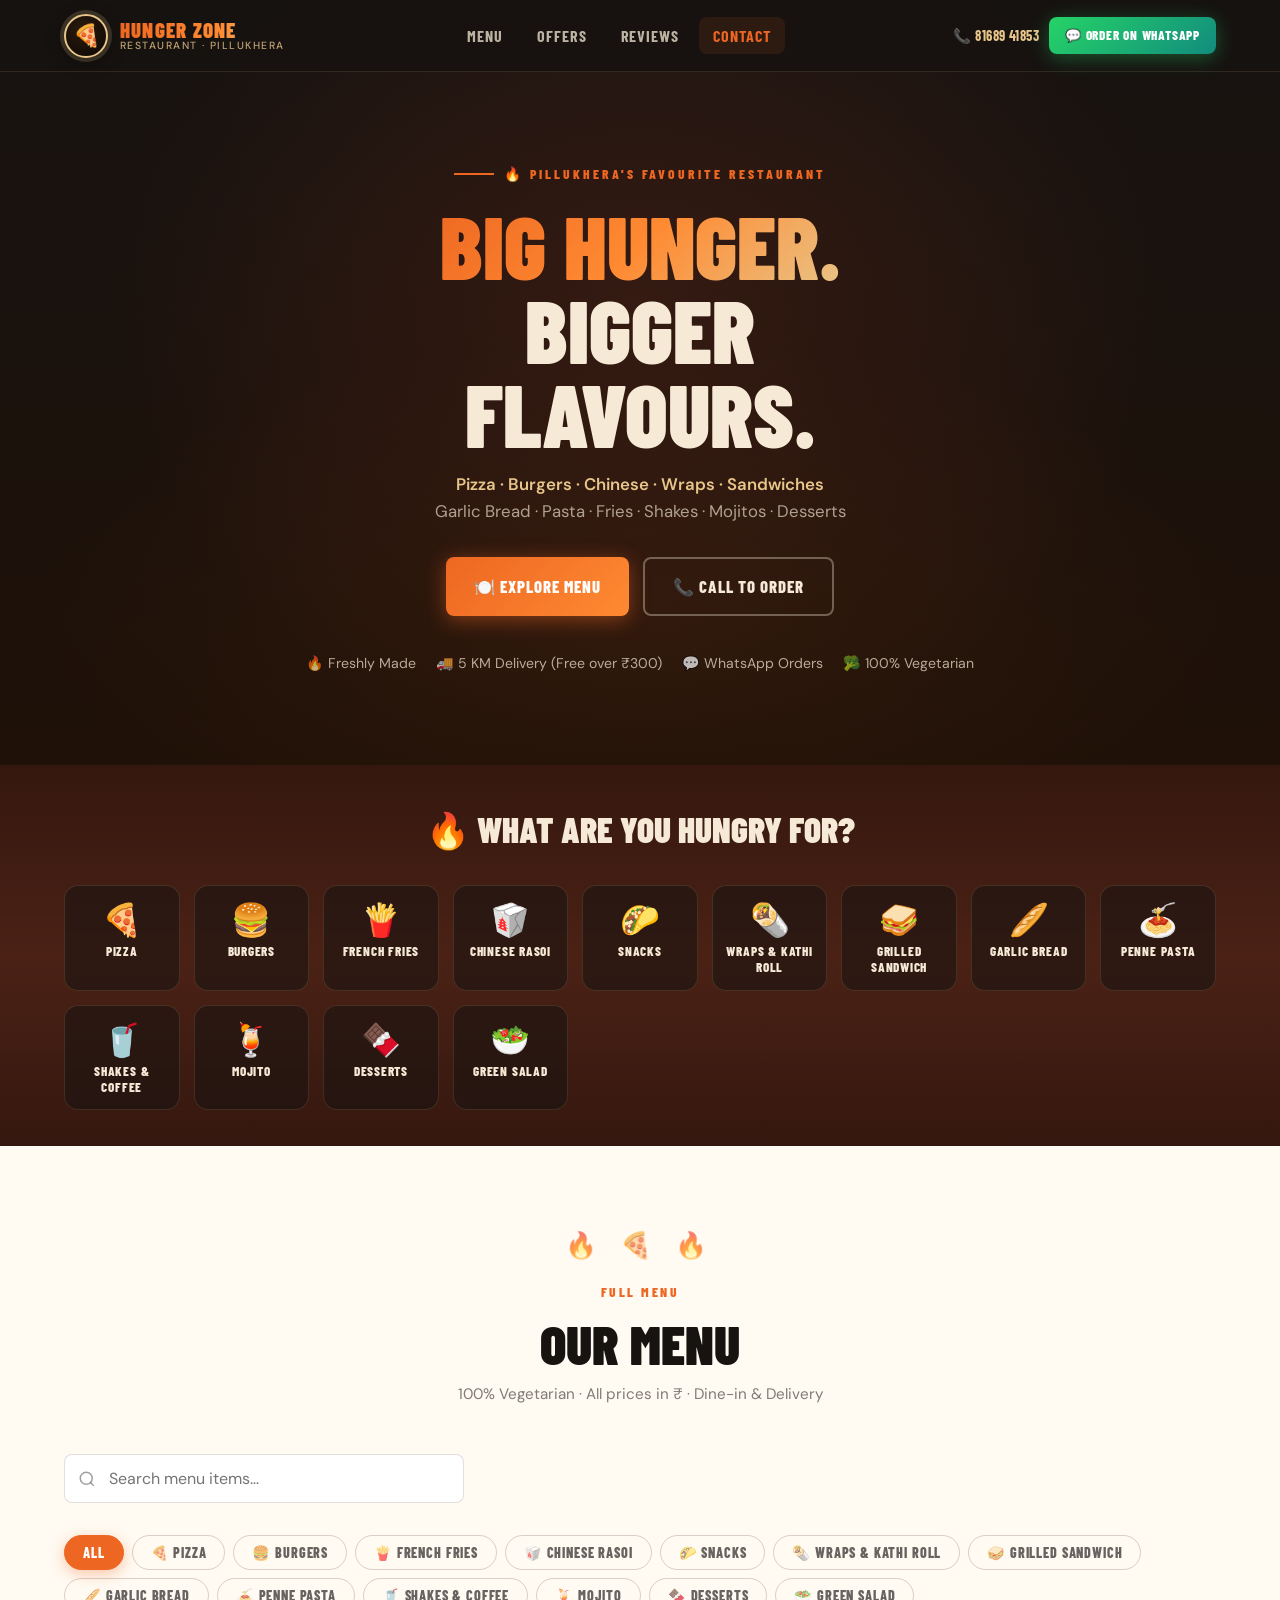
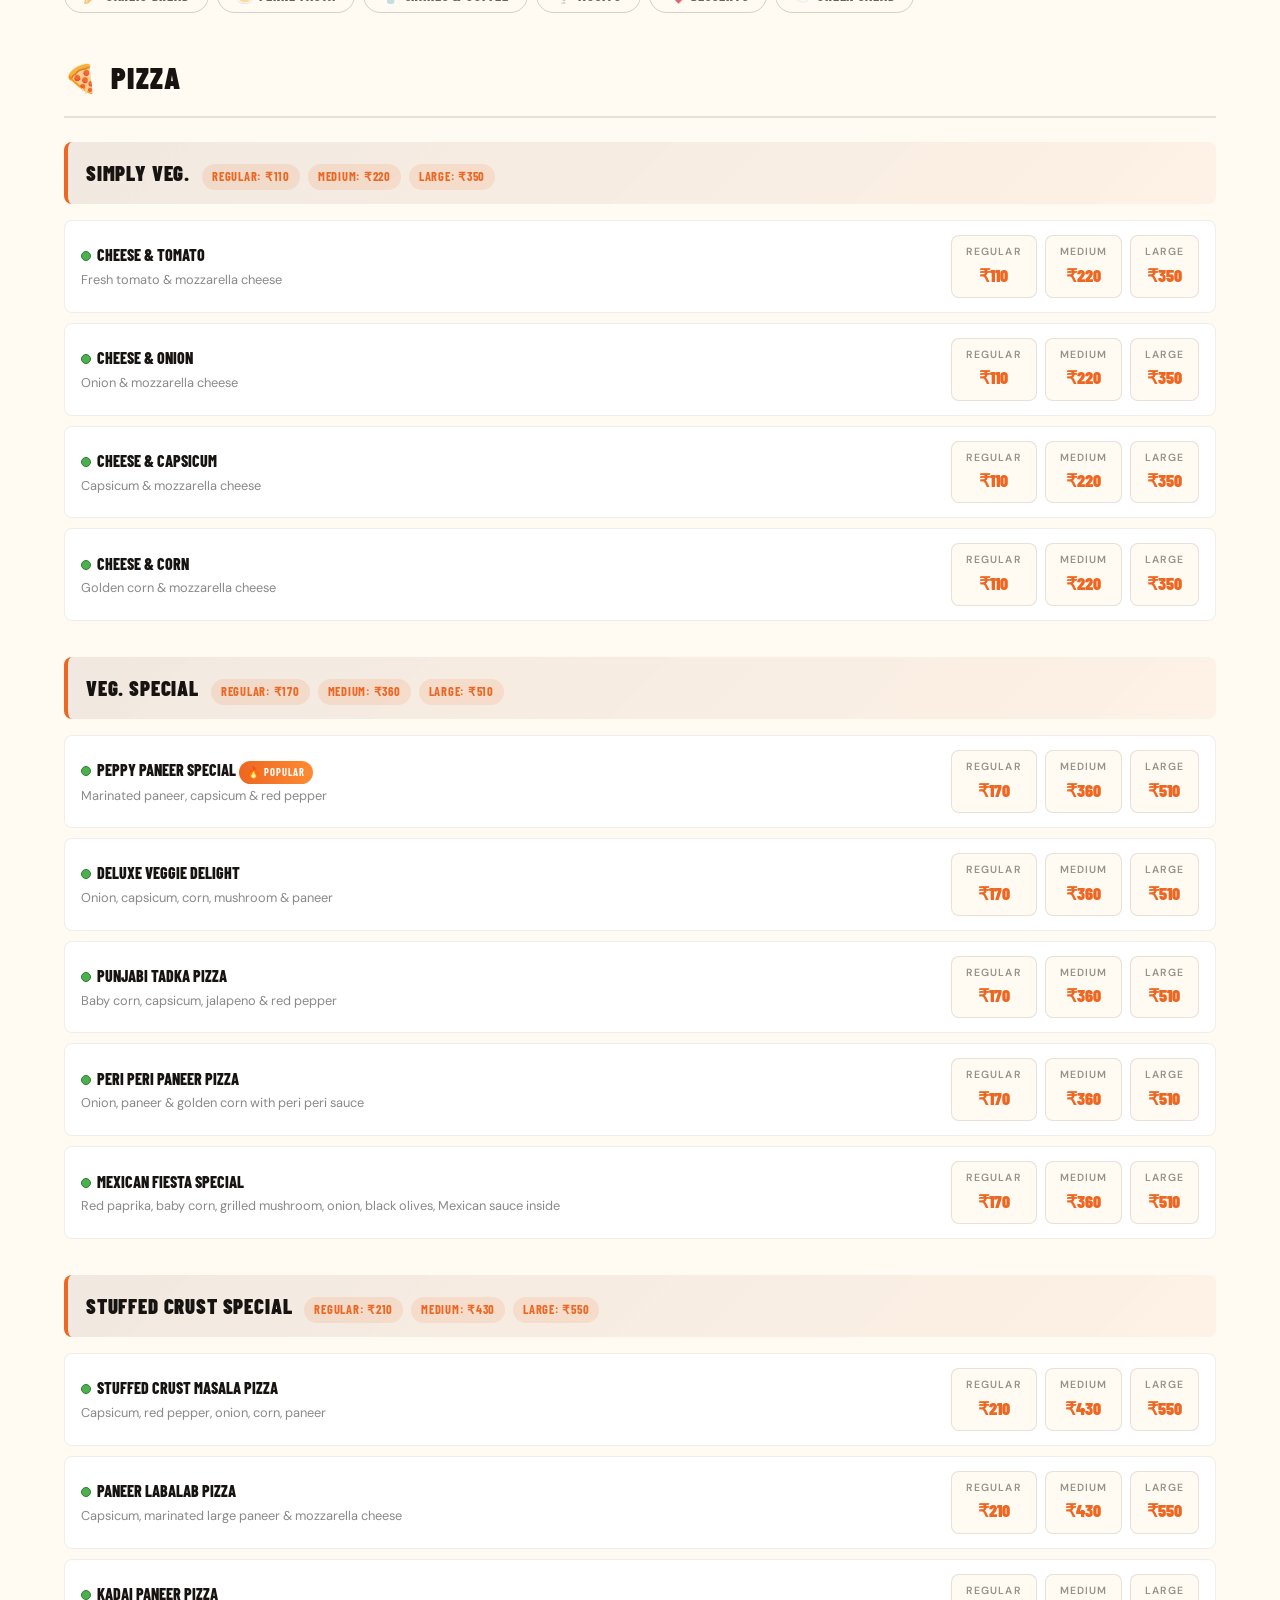
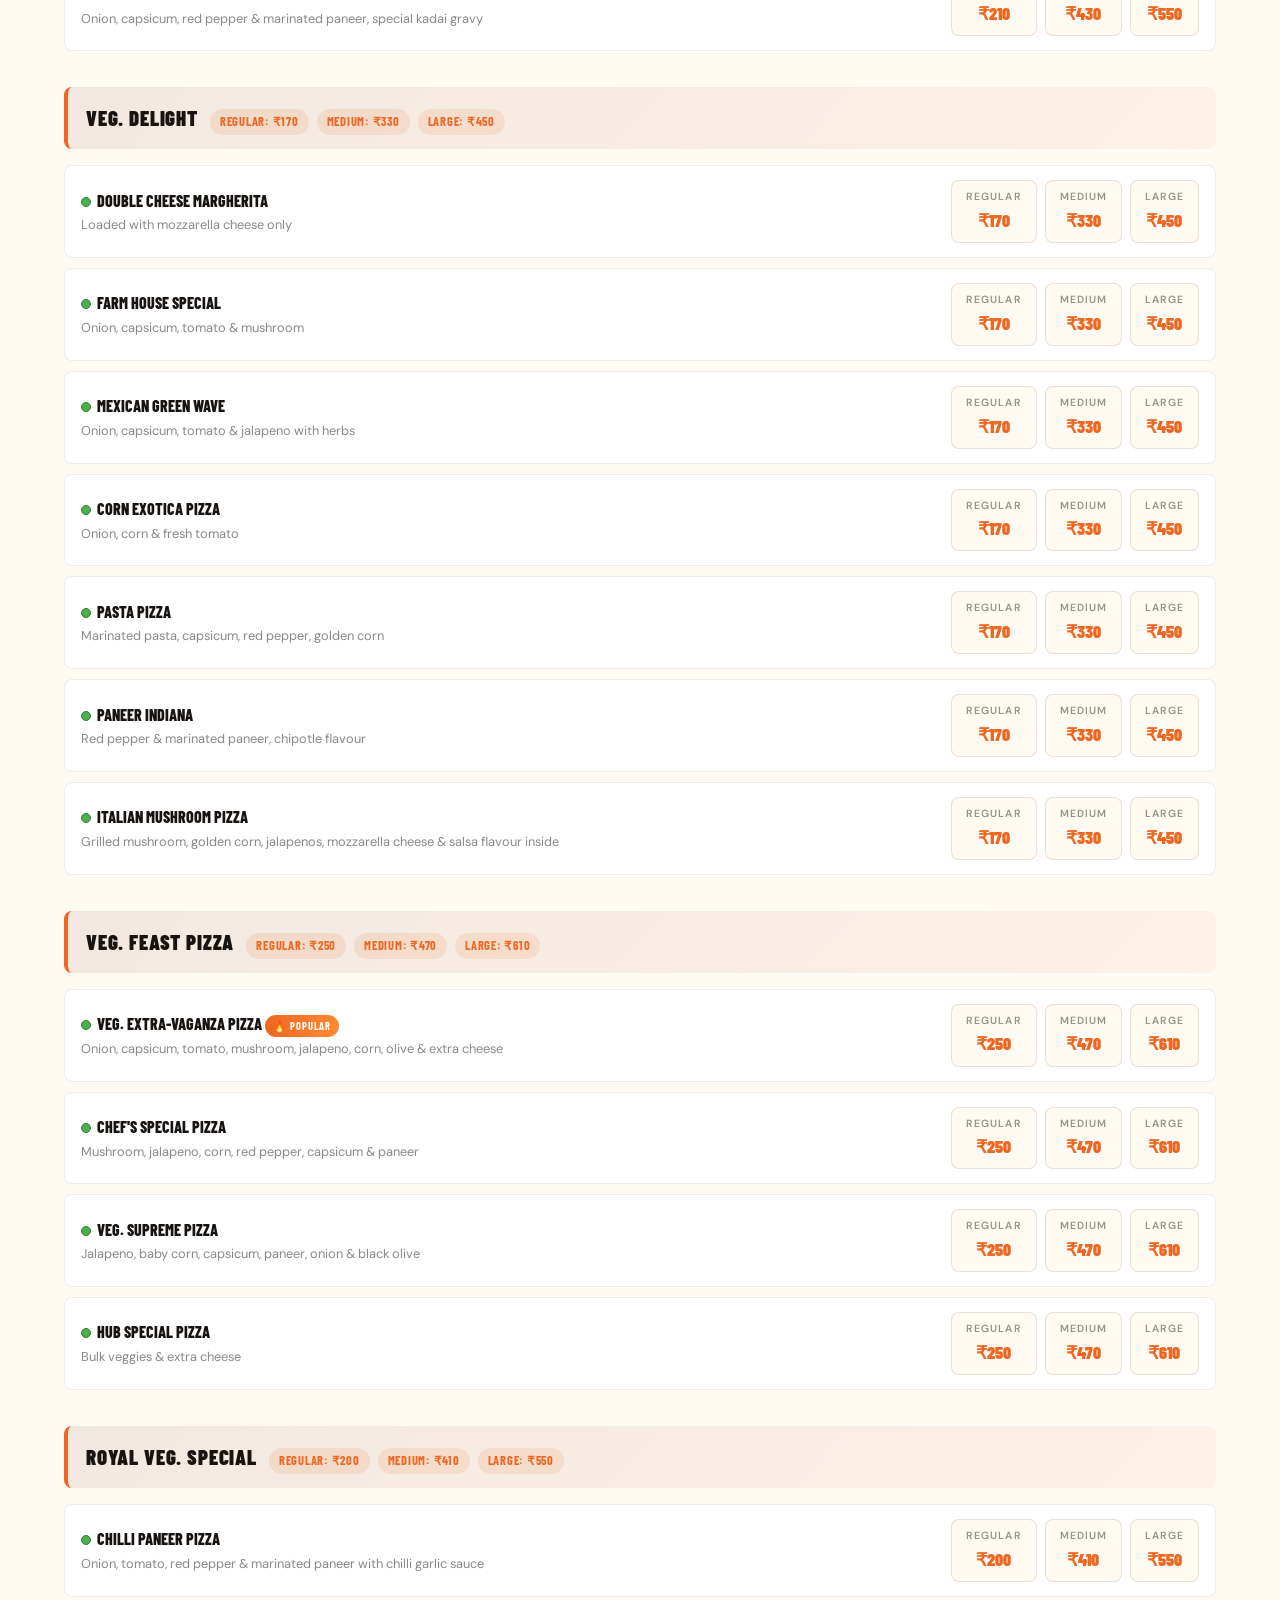
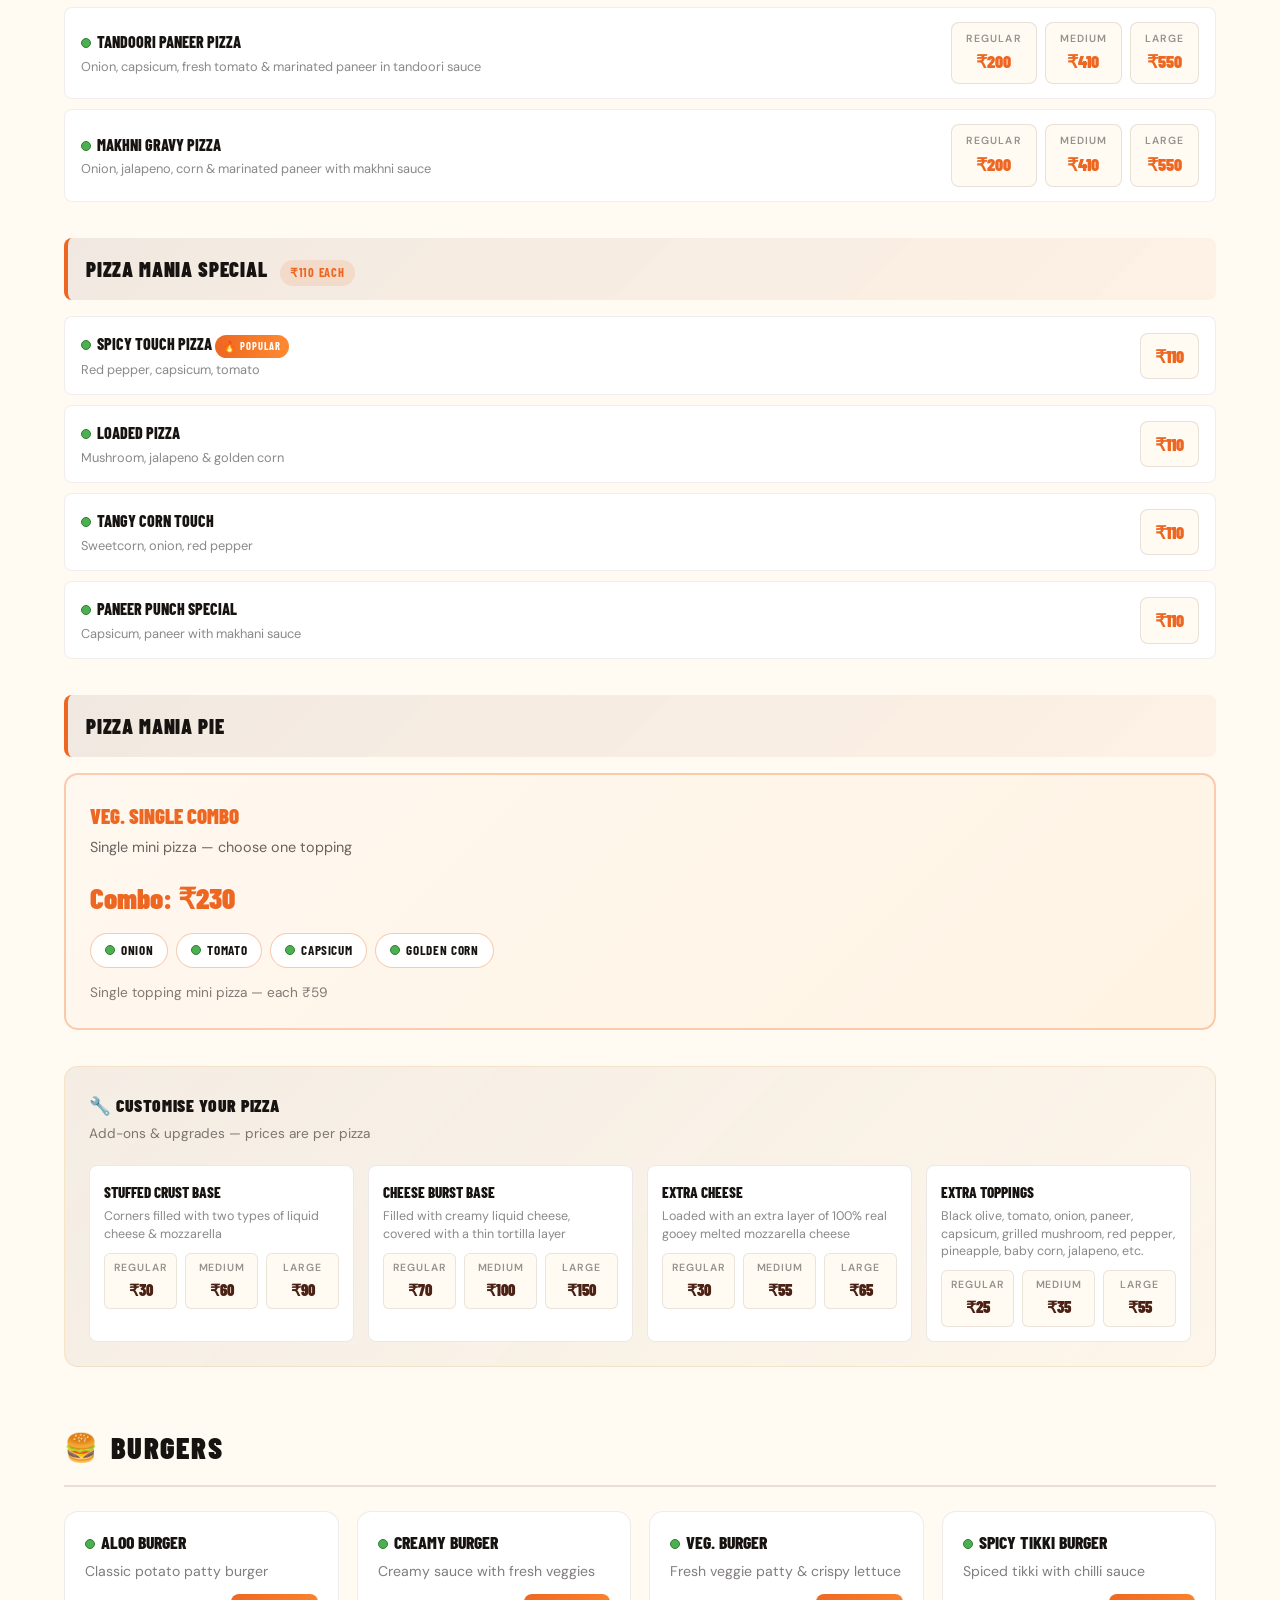
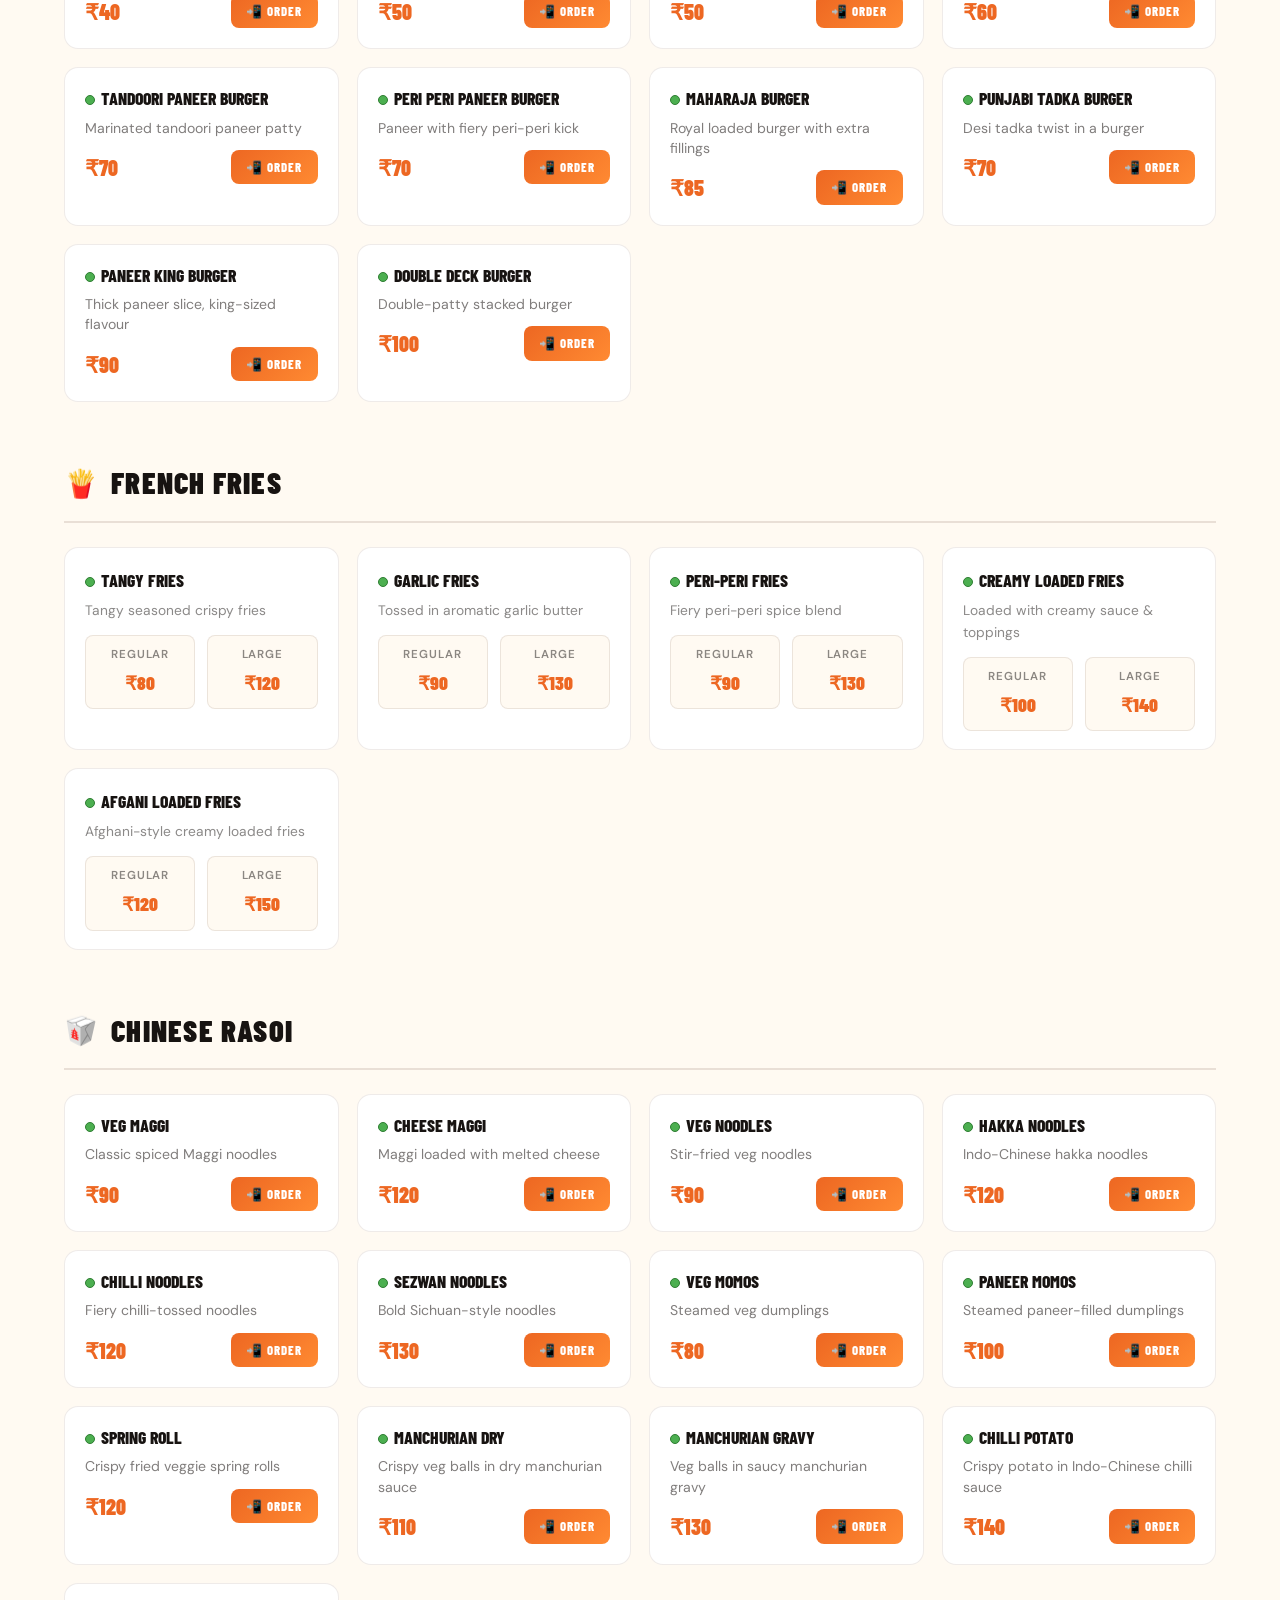
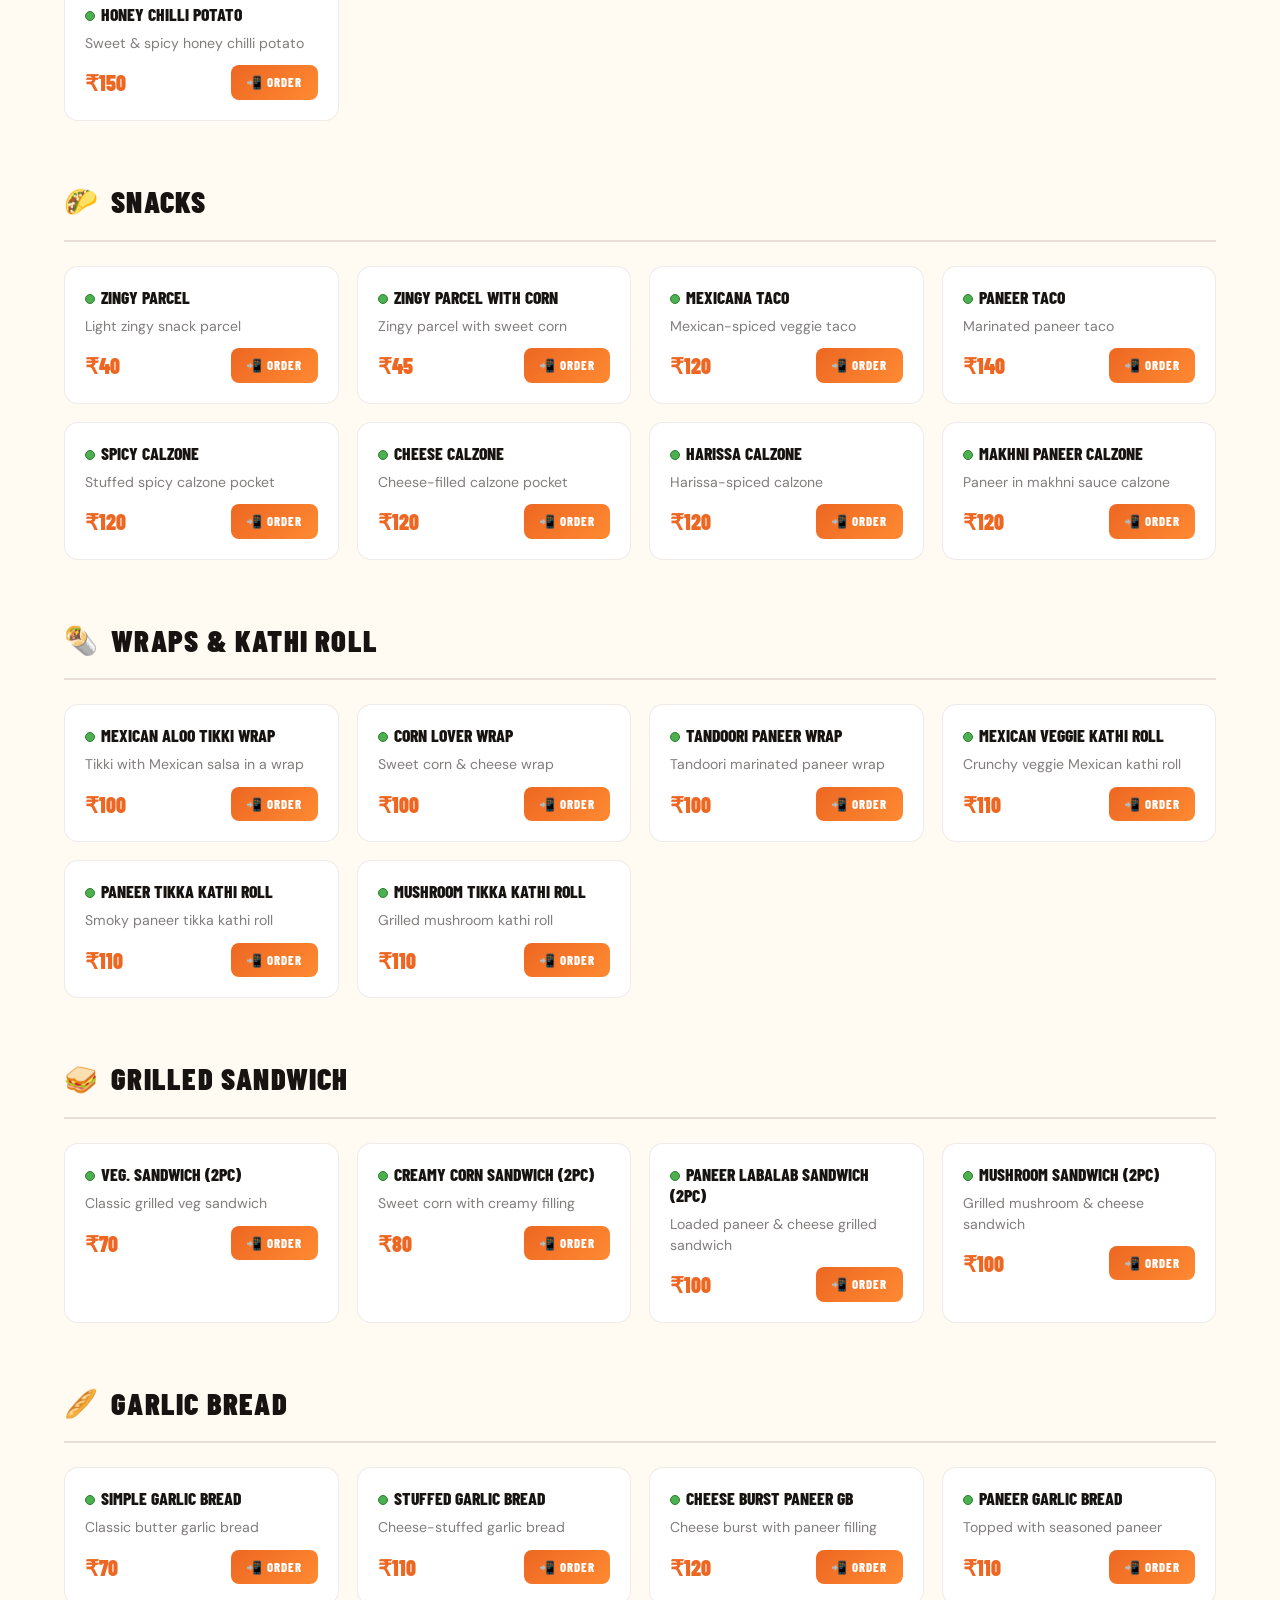
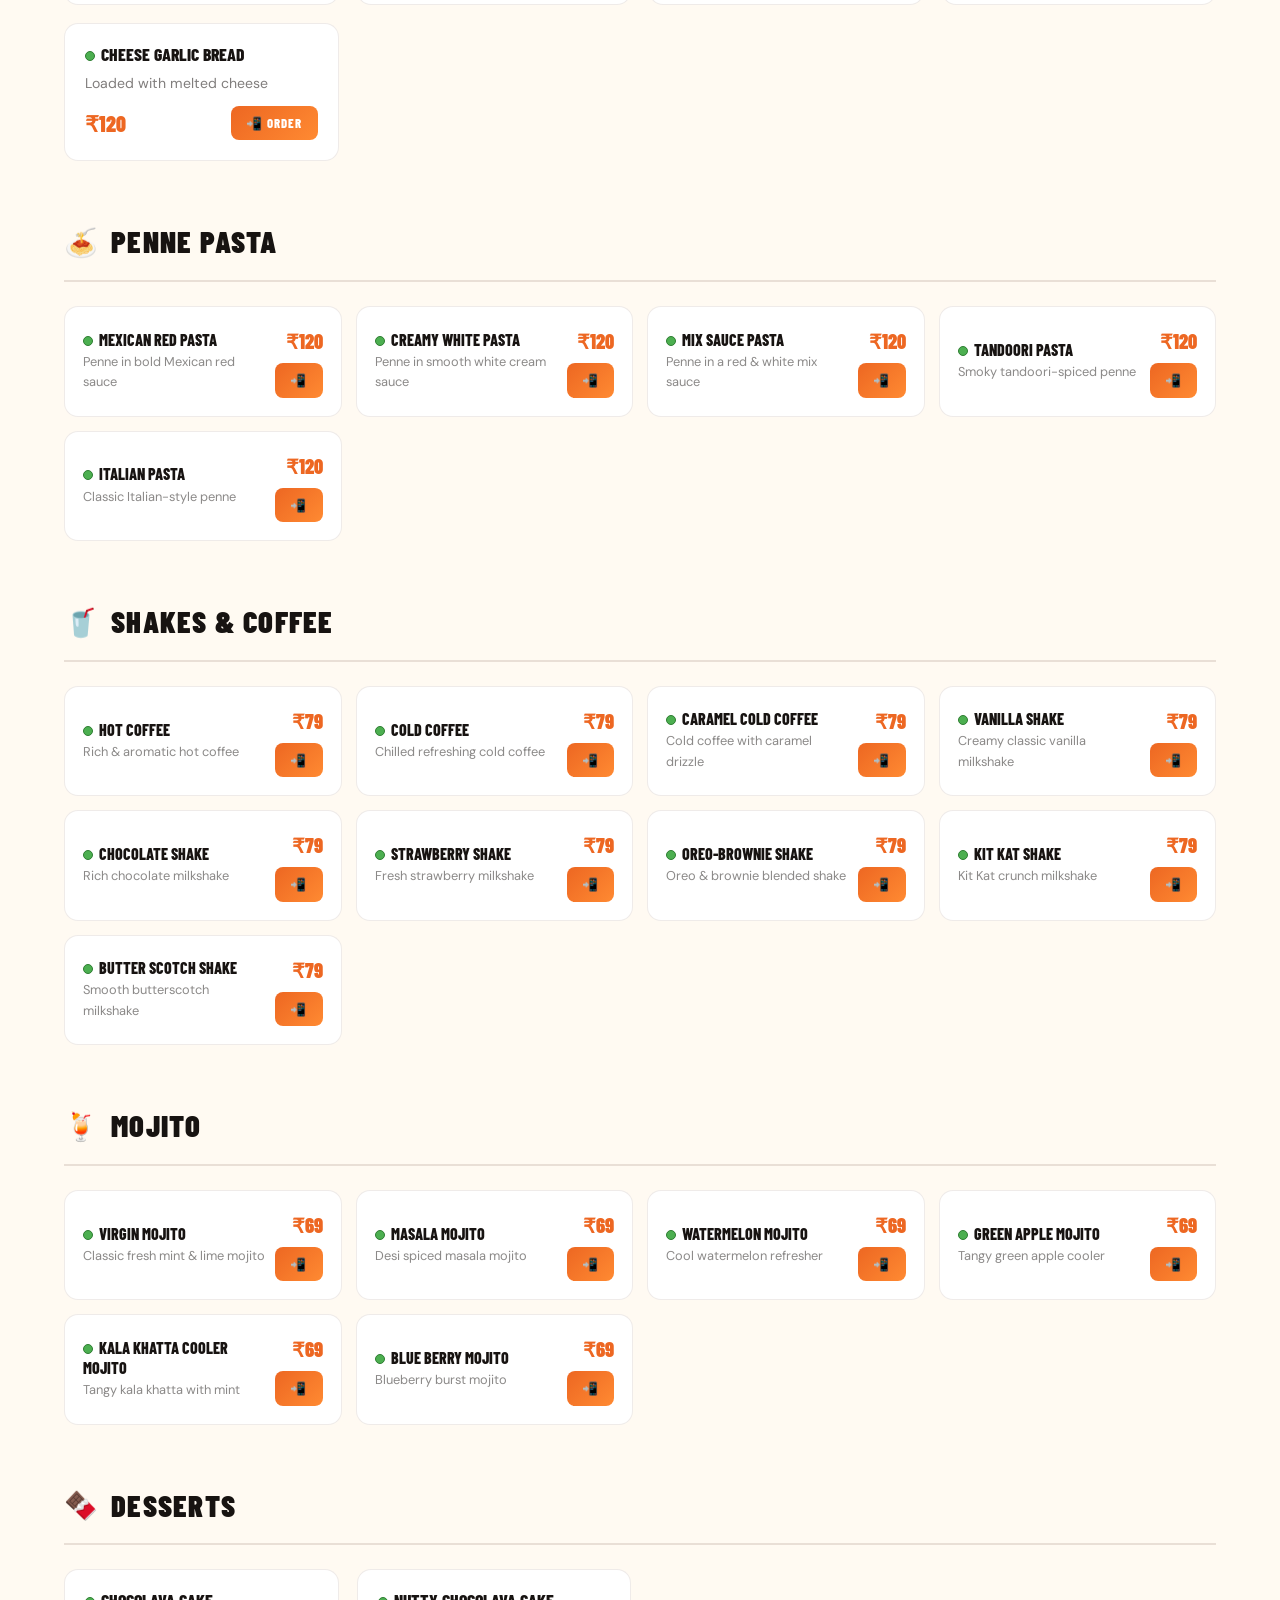
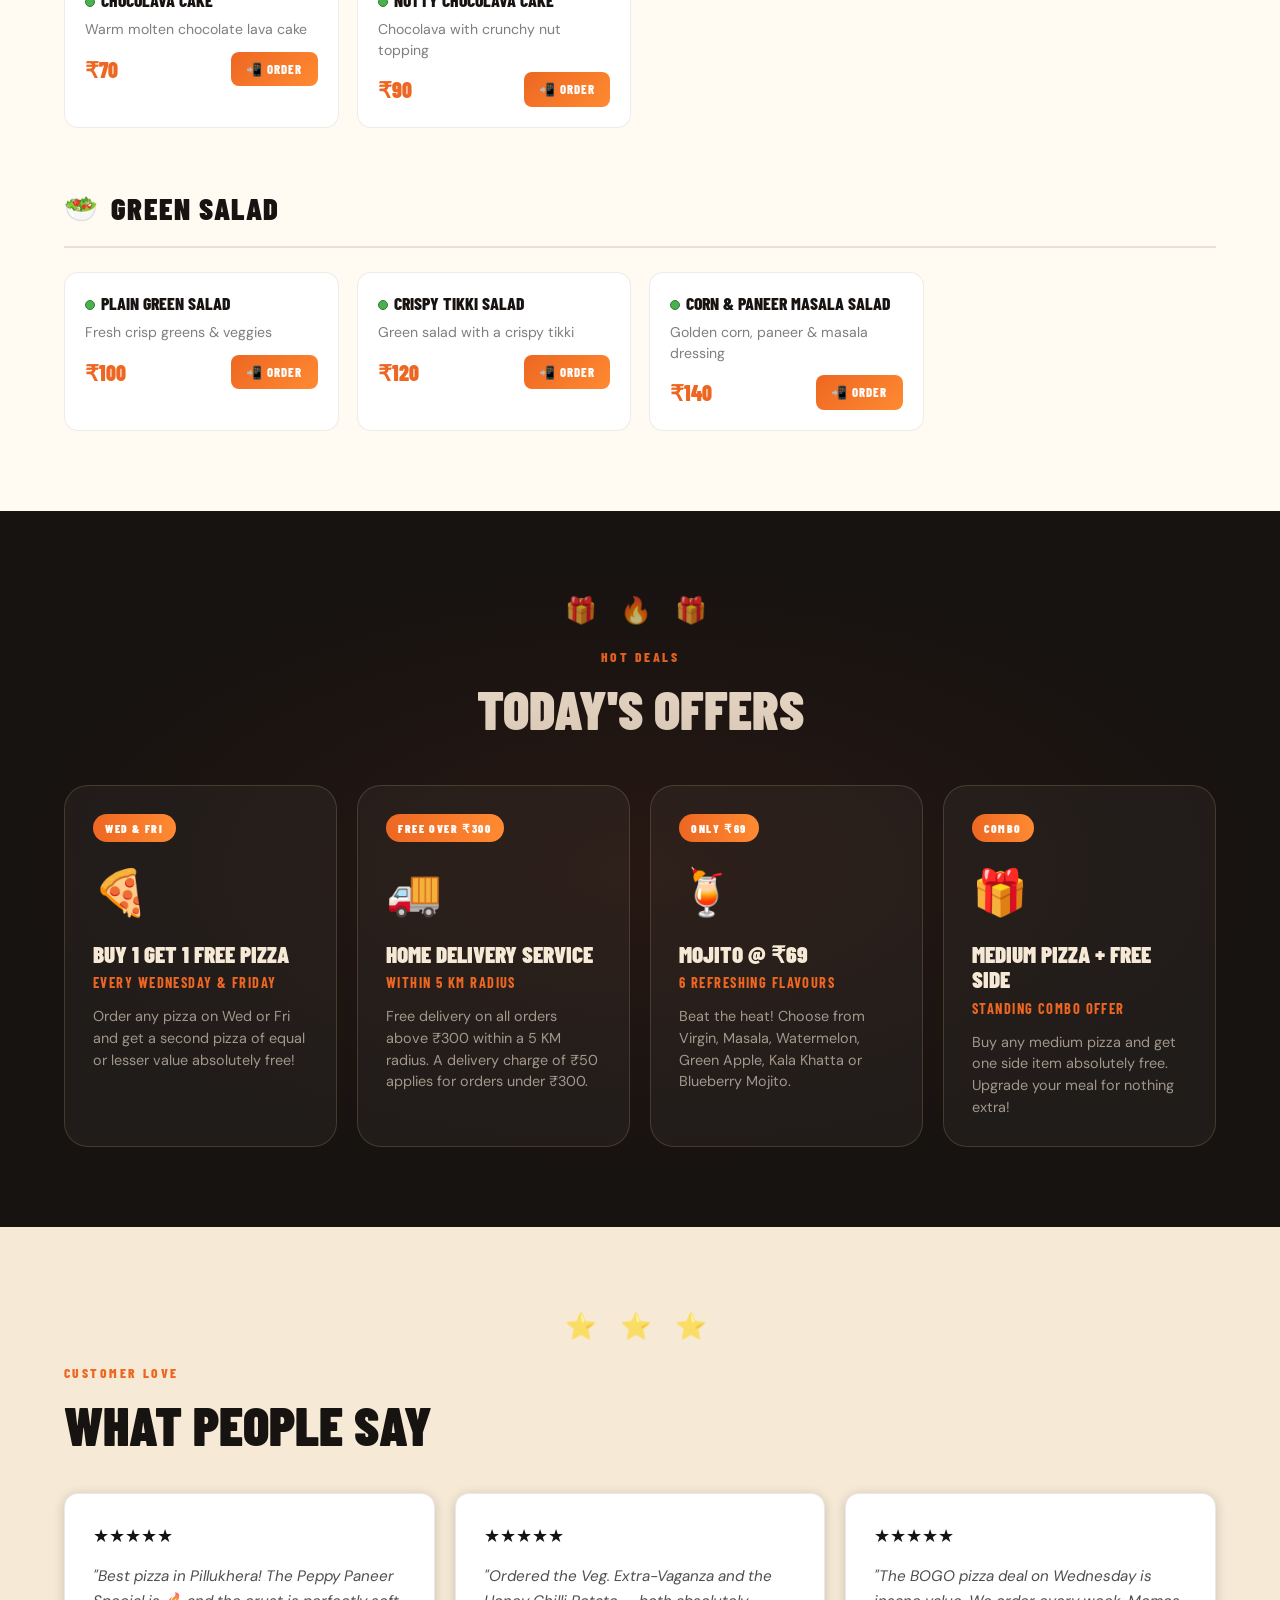
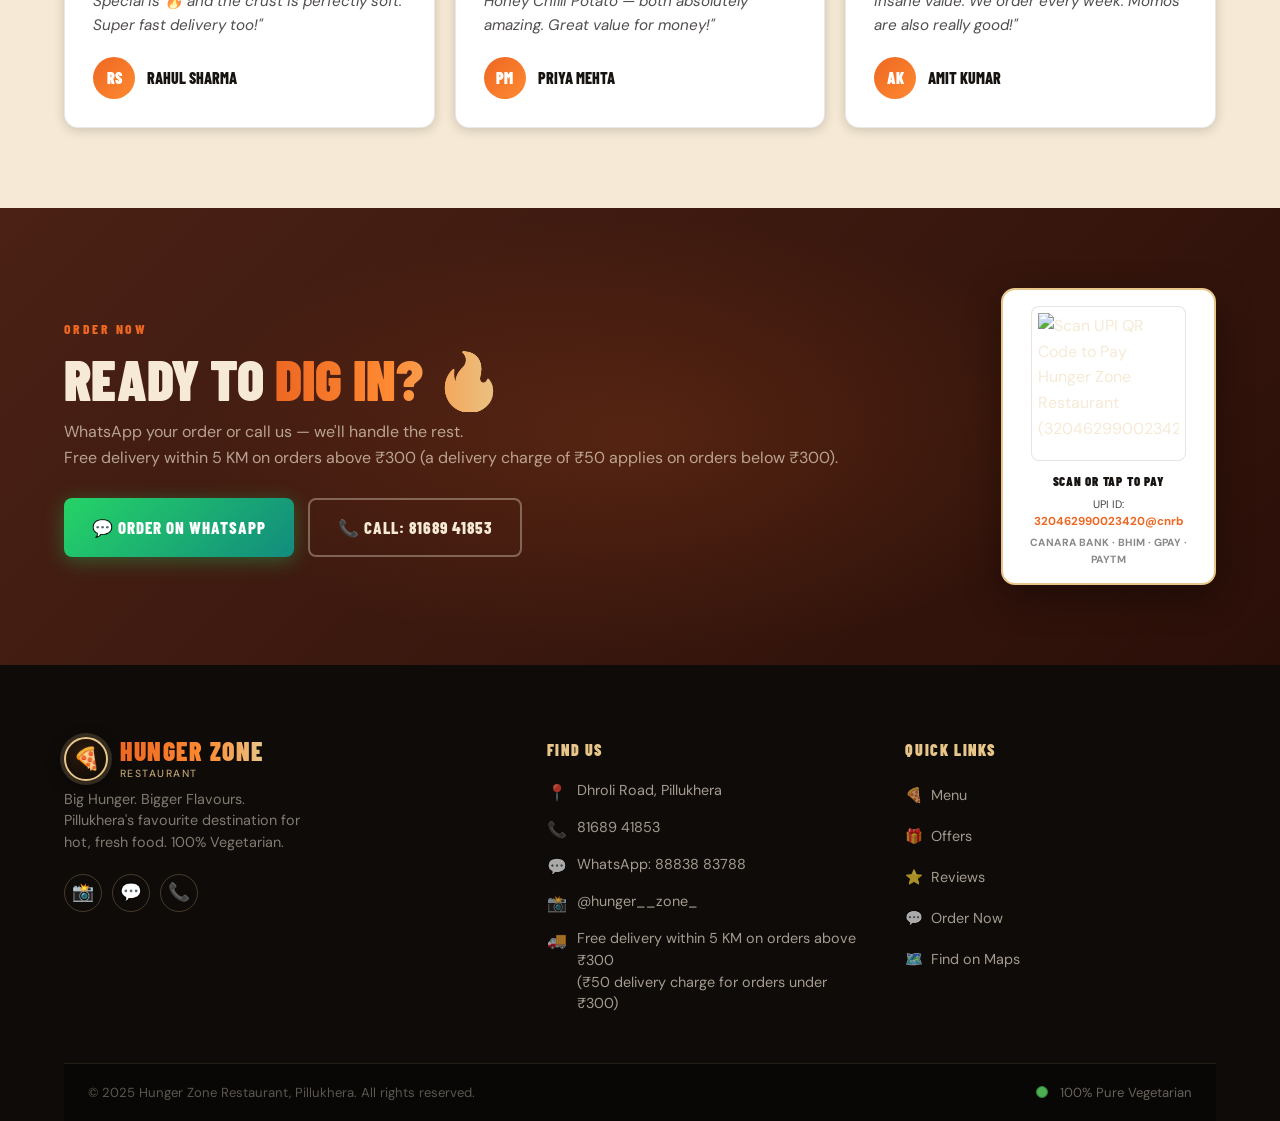
==== commit 5caa03e0: "docs: update delivery fee policy for orders under ₹300 style: update delivery charge info across web" ====
--- a/index.html
+++ b/index.html
@@ -5,7 +5,7 @@
     <meta name="viewport" content="width=device-width, initial-scale=1.0" />
     <meta
       name="description"
-      content="Hunger Zone Restaurant — Pillukhera's best pizza, burgers, Chinese, wraps & more. Free home delivery within 5 KM. Order on WhatsApp. BOGO pizza every Wed & Fri."
+      content="Hunger Zone Restaurant — Pillukhera's best pizza, burgers, Chinese, wraps & more. Free delivery within 5 KM on orders above ₹300 (₹50 delivery charge under ₹300). Order on WhatsApp."
     />
     <meta
       name="keywords"
@@ -15,7 +15,7 @@
     <meta property="og:title" content="Hunger Zone Restaurant — Pillukhera" />
     <meta
       property="og:description"
-      content="Big Hunger. Bigger Flavours. Pizza, Burgers, Chinese, Wraps & more. Free delivery within 5 KM. BOGO pizza every Wed & Fri!"
+      content="Big Hunger. Bigger Flavours. Pizza, Burgers, Chinese, Wraps & more. Free delivery within 5 KM on orders above ₹300 (₹50 delivery charge under ₹300)!"
     />
     <meta property="og:type" content="website" />
     <meta property="og:locale" content="en_IN" />
@@ -197,7 +197,7 @@
             <div class="hero-trust" role="list" aria-label="Key features">
               <div class="trust-item" role="listitem">🔥 Freshly Made</div>
               <div class="trust-item" role="listitem">
-                🚚 5 KM Free Delivery
+                🚚 5 KM Delivery (Free over ₹300)
               </div>
               <div class="trust-item" role="listitem">💬 WhatsApp Orders</div>
               <div class="trust-item" role="listitem">🥦 100% Vegetarian</div>
@@ -345,7 +345,7 @@
               </h2>
               <p class="order-sub">
                 WhatsApp your order or call us — we'll handle the rest.<br />
-                Free delivery within 5 KM on orders above ₹300.
+                Free delivery within 5 KM on orders above ₹300 (a delivery charge of ₹50 applies on orders below ₹300).
               </p>
               <div class="order-btns">
                 <a
@@ -516,7 +516,7 @@
                 </li>
                 <li class="contact-info-item">
                   <span class="ci-icon" aria-hidden="true">🚚</span>
-                  Free delivery within 5 KM<br />(min. order ₹300)
+                  Free delivery within 5 KM on orders above ₹300<br />(₹50 delivery charge for orders under ₹300)
                 </li>
               </ul>
             </div>
